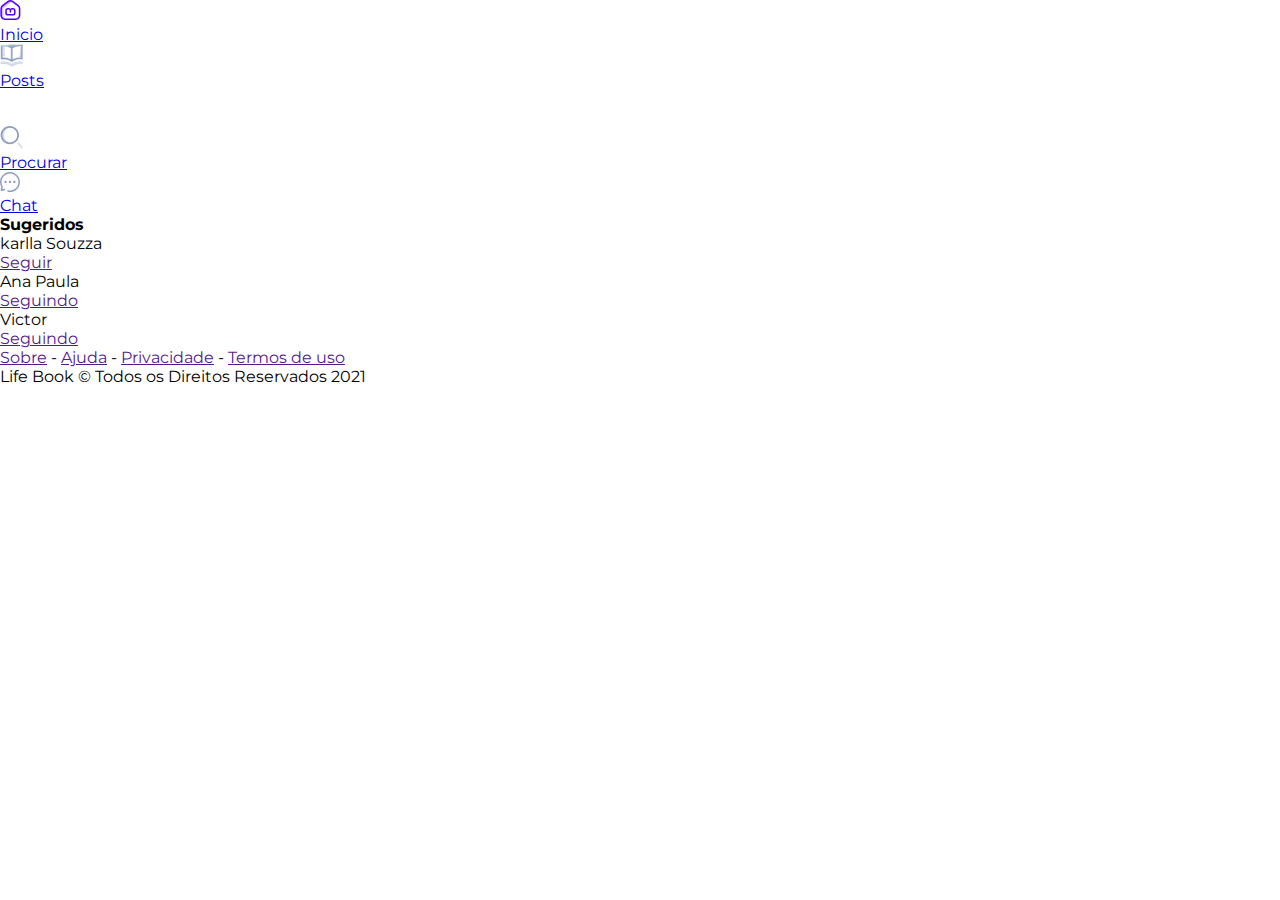
==== app/src/main/assets/index.html @ a14aa16f "Initial commit" ====
<!DOCTYPE html>
<html lang="pt-br">
  <head>
    <meta charset="UTF-8" />
    <meta http-equiv="X-UA-Compatible" content="IE=edge" />
    <meta name="viewport" content="width=device-width, initial-scale=1.0" />
    <title>Life Book</title>

    <!-- Font Google -->
    <link rel="preconnect" href="https://fonts.googleapis.com" />
    <link rel="preconnect" href="https://fonts.gstatic.com" crossorigin />
    <link
      href="https://fonts.googleapis.com/css2?family=Montserrat&display=swap"
      rel="stylesheet"
    />

    <!-- CSS -->
    <link rel="stylesheet" href="./css/Imagens.min.css" />
    <link rel="stylesheet" href="./css/Cores.min.css" />
    <link rel="stylesheet" href="./css/Index.min.css" />
    <link rel="stylesheet" href="./css/header.min.css" />
  </head>
  <body>
<!-- Header -->
<div class="lateral">
  <a href="./index.html">
    <svg width="21" height="21"  viewBox="0 0 21 21" fill="none" xmlns="http://www.w3.org/2000/svg">
      <path opacity="0.3" d="M4.71781 19.2258C2.72055 19.0526 1.15332 17.3768 1.15332 15.3346V8.7615C1.15332 7.5431 1.72184 6.39447 2.69062 5.65556L8.00312 1.60365C9.40219 0.536577 11.342 0.536577 12.741 1.60365L13.1004 1.87775C12.141 1.78306 11.154 2.04275 10.3469 2.65833L4.02879 7.47724C3.69371 7.73279 3.49707 8.13009 3.49707 8.5515V16.3893C3.49707 17.5064 3.96609 18.5138 4.71781 19.2258Z" fill="url(#paint0_linear_226_22)"/>
      <path d="M15.6846 20.0222H5.05957C2.47488 20.0222 0.37207 17.9194 0.37207 15.3347V8.76166C0.37207 7.30889 1.06172 5.91557 2.21684 5.03451L7.52934 0.982598C9.20312 -0.294004 11.541 -0.294004 13.2148 0.982598L18.5273 5.03451C19.6824 5.91553 20.3721 7.30885 20.3721 8.76166V15.3347C20.3721 17.9194 18.2693 20.0222 15.6846 20.0222ZM10.3721 1.58666C9.70336 1.58666 9.03492 1.79939 8.47691 2.22494L3.16441 6.27686C2.39434 6.86424 1.93457 7.79311 1.93457 8.76166V15.3347C1.93457 17.0579 3.33645 18.4597 5.05957 18.4597H15.6846C17.4077 18.4597 18.8096 17.0579 18.8096 15.3347V8.76166C18.8096 7.79314 18.3498 6.86424 17.5797 6.27689L12.2672 2.22498C11.7094 1.79951 11.0406 1.58666 10.3721 1.58666Z" fill="#5200FF"/>
      <path d="M13.1846 15.6078H7.59863C6.30629 15.6078 5.25488 14.5564 5.25488 13.264V10.3344C5.25488 9.04201 6.30629 7.9906 7.59863 7.9906H8.68648C9.35195 7.9906 9.95855 8.25283 10.4082 8.67943C10.8564 8.25271 11.4621 7.9906 12.1278 7.9906H13.1846C14.4769 7.9906 15.5283 9.04201 15.5283 10.3344V13.264C15.5283 14.5564 14.4769 15.6078 13.1846 15.6078ZM7.59863 9.5531C7.16785 9.5531 6.81738 9.90357 6.81738 10.3344V13.264C6.81738 13.6948 7.16785 14.0453 7.59863 14.0453H13.1846C13.6154 14.0453 13.9658 13.6948 13.9658 13.264V10.3344C13.9658 9.90357 13.6154 9.5531 13.1846 9.5531H12.1278C11.6123 9.5531 11.1928 9.97408 11.1924 10.4917V10.4937V11.9359C11.1924 12.3674 10.8426 12.7172 10.4111 12.7172C9.97965 12.7172 9.62988 12.3674 9.62988 11.9359V10.4946C9.62703 9.97537 9.20406 9.5531 8.68648 9.5531H7.59863Z" fill="#5200FF"/>
      <defs>
      <linearGradient id="paint0_linear_226_22" x1="7.12685" y1="0.803345" x2="7.12685" y2="23.9669" gradientUnits="userSpaceOnUse">
      <stop stop-color="#5200FF"/>
      <stop offset="0.526042" stop-color="#8833F4"/>
      <stop offset="1" stop-color="#C452FA"/>
      </linearGradient>
      </defs>
      </svg>
            <g clip-path="url(#clip0_226_19)">
          <path opacity="0.3"
              d="M6.71781 21.2258C4.72055 21.0526 3.15332 19.3768 3.15332 17.3346V10.7615C3.15332 9.5431 3.72184 8.39447 4.69062 7.65556L10.0031 3.60365C11.4022 2.53658 13.342 2.53658 14.741 3.60365L15.1004 3.87775C14.141 3.78306 13.154 4.04275 12.3469 4.65833L6.02879 9.47724C5.69371 9.73279 5.49707 10.1301 5.49707 10.5515V18.3893C5.49707 19.5064 5.96609 20.5138 6.71781 21.2258Z"
              fill="url(#paint0_linear_226_19)" />
          <path
              d="M17.6846 22.0222H7.05957C4.47488 22.0222 2.37207 19.9194 2.37207 17.3347V10.7617C2.37207 9.30889 3.06172 7.91557 4.21684 7.03451L9.52934 2.9826C11.2031 1.706 13.541 1.706 15.2148 2.9826L20.5273 7.03451C21.6824 7.91553 22.3721 9.30885 22.3721 10.7617V17.3347C22.3721 19.9194 20.2693 22.0222 17.6846 22.0222V22.0222ZM12.3721 3.58666C11.7034 3.58666 11.0349 3.79939 10.4769 4.22494L5.16441 8.27686C4.39434 8.86424 3.93457 9.79311 3.93457 10.7617V17.3347C3.93457 19.0579 5.33645 20.4597 7.05957 20.4597H17.6846C19.4077 20.4597 20.8096 19.0579 20.8096 17.3347V10.7617C20.8096 9.79314 20.3498 8.86424 19.5797 8.27689L14.2672 4.22498C13.7094 3.79951 13.0406 3.58666 12.3721 3.58666V3.58666Z"
              fill="#5200FF" />
          <path
              d="M15.1846 17.6078H9.59863C8.30629 17.6078 7.25488 16.5564 7.25488 15.264V12.3344C7.25488 11.042 8.30629 9.9906 9.59863 9.9906H10.6865C11.352 9.9906 11.9586 10.2528 12.4082 10.6794C12.8564 10.2527 13.4621 9.9906 14.1278 9.9906H15.1846C16.4769 9.9906 17.5283 11.042 17.5283 12.3344V15.264C17.5283 16.5564 16.4769 17.6078 15.1846 17.6078ZM9.59863 11.5531C9.16785 11.5531 8.81738 11.9036 8.81738 12.3344V15.264C8.81738 15.6948 9.16785 16.0453 9.59863 16.0453H15.1846C15.6154 16.0453 15.9658 15.6948 15.9658 15.264V12.3344C15.9658 11.9036 15.6154 11.5531 15.1846 11.5531H14.1278C13.6123 11.5531 13.1928 11.9741 13.1924 12.4917V12.4937V13.9359C13.1924 14.3674 12.8426 14.7172 12.4111 14.7172C11.9796 14.7172 11.6299 14.3674 11.6299 13.9359V12.4946C11.627 11.9754 11.2041 11.5531 10.6865 11.5531H9.59863Z"
              fill="#5200FF" />
      </g>
      <defs>
          <linearGradient id="paint0_linear_226_19" x1="9.12685" y1="2.80334" x2="9.12685" y2="25.9669"
              gradientUnits="userSpaceOnUse">
              <stop stop-color="#5200FF" />
              <stop offset="0.526042" stop-color="#8833F4" />
              <stop offset="1" stop-color="#C452FA" />
          </linearGradient>
          <clipPath id="clip0_226_19">
              <rect width="20" height="20" fill="white" transform="translate(2.37207 2.02332)" />
          </clipPath>
      </defs>
  </svg>
  <p class="Menu_texto Menu_texto_on">Inicio</p>
  </a>
      <a href="./posts.html">
        <svg width="23" height="23" viewBox="0 0 23 23" fill="none" xmlns="http://www.w3.org/2000/svg">
          <path d="M2.03857 1.92288L5.37191 1.52271C5.37191 1.52271 4.41953 3.92374 4.41953 7.12511C4.41953 10.3265 5.37191 12.3273 5.37191 12.3273H2.03857V1.92288Z" fill="#D7DDEC"/>
          <path d="M21.965 0.450092L21.9648 0.450072C21.1739 0.315539 20.3731 0.246283 19.5705 0.243022C16.8324 0.240851 14.1516 1.01624 11.8476 2.47659L11.7679 2.52709L11.6879 2.47716C9.37786 1.03594 6.69736 0.279575 3.9647 0.298065L3.96429 0.298067C3.16167 0.301315 2.36072 0.37057 1.56974 0.505114L21.965 0.450092ZM21.965 0.450092C22.1823 0.486884 22.38 0.595887 22.5255 0.758584C22.6702 0.920408 22.7546 1.1257 22.7653 1.34065L22.7653 14.548L22.7653 14.5503C22.7674 14.6897 22.7383 14.8279 22.6801 14.9551C22.6218 15.0823 22.5359 15.1954 22.4282 15.2863C22.3204 15.3773 22.1936 15.4437 22.0567 15.4809C21.9197 15.518 21.7761 15.525 21.6362 15.5011L21.6346 15.5008C20.0093 15.2417 18.3479 15.3073 16.7488 15.694C15.1524 16.08 13.6505 16.7781 12.3317 17.747L12.24 17.7999H12.1575H12.1278L12.1004 17.8112C11.9949 17.8546 11.8817 17.8769 11.7673 17.8769C11.6529 17.8769 11.5397 17.8546 11.4342 17.8112L11.4068 17.7999H11.3771H11.2946L11.2019 17.7465C9.87373 16.7984 8.3672 16.1221 6.77081 15.7571C5.17204 15.3916 3.51538 15.3457 1.89839 15.6222C1.75841 15.6461 1.61483 15.6392 1.47789 15.602C1.34096 15.5648 1.21414 15.4984 1.10641 15.4074C0.998687 15.3165 0.912723 15.2034 0.854504 15.0762C0.796288 14.949 0.767209 14.8108 0.769267 14.6714L0.769284 14.6714V14.6691V1.45816H0.7693M21.965 0.450092L0.7693 1.45816M0.7693 1.45816L0.769267 1.45595M0.7693 1.45816L0.769267 1.45595M0.769267 1.45595C0.76594 1.22994 0.844414 1.00992 0.990977 0.835542C1.13757 0.661119 1.34274 0.543768 1.56972 0.505118L0.769267 1.45595ZM21.9668 18.065L21.9648 18.0647C21.1739 17.9302 20.3729 17.8609 19.5703 17.8577C16.8323 17.8555 14.1515 18.6309 11.8476 20.0912L11.7673 20.1421L11.687 20.0912C9.38302 18.6309 6.70228 17.8555 3.96429 17.8577C3.16166 17.8609 2.3607 17.9302 1.56972 18.0647L1.56779 18.065C1.44196 18.0848 1.32141 18.1288 1.21305 18.1947C1.1047 18.2605 1.01072 18.3467 0.936444 18.4484C0.862169 18.55 0.809043 18.665 0.780032 18.7868C0.751199 18.9078 0.746733 19.0333 0.76687 19.156C0.81614 19.4015 0.961744 19.6184 1.17271 19.7591C1.38439 19.9002 1.64439 19.9529 1.89565 19.9052L1.89831 19.9047L1.89832 19.9048C3.51533 19.6283 5.17201 19.6742 6.77081 20.0397C8.36937 20.4052 9.87782 21.0828 11.2073 22.0329C11.3707 22.1477 11.5664 22.2095 11.7673 22.2095C11.9681 22.2095 12.1638 22.1477 12.3271 22.033C12.3273 22.0329 12.3274 22.0328 12.3276 22.0327L12.4139 22.1554C13.7273 21.2167 15.2177 20.547 16.7972 20.1859L21.9668 18.065ZM21.9668 18.065C22.0926 18.0848 22.2132 18.1288 22.3215 18.1947C22.4299 18.2605 22.5238 18.3467 22.5981 18.4484C22.6724 18.55 22.7255 18.665 22.7545 18.7868C22.7834 18.9079 22.7878 19.0333 22.7677 19.156L21.9668 18.065ZM10.5833 15.0665L10.8025 15.1803V14.9334V4.2765V4.19528L10.7345 4.15089C8.72704 2.84065 6.37371 2.14306 3.96786 2.14485C3.59233 2.12364 3.21588 2.12372 2.84036 2.1451L2.69888 2.15315V2.29485V13.304V13.454H2.84888H2.8511H2.85332H2.85554H2.85776H2.85998H2.8622H2.86442H2.86664H2.86886H2.87108H2.8733H2.87552H2.87773H2.87995H2.88217H2.88439H2.8866H2.88882H2.89103H2.89325H2.89547H2.89768H2.8999H2.90211H2.90433H2.90654H2.90876H2.91097H2.91318H2.9154H2.91761H2.91982H2.92204H2.92425H2.92646H2.92867H2.93089H2.9331H2.93531H2.93752H2.93973H2.94194H2.94415H2.94636H2.94857H2.95078H2.95299H2.9552H2.95741H2.95962H2.96183H2.96404H2.96624H2.96845H2.97066H2.97287H2.97508H2.97728H2.97949H2.9817H2.9839H2.98611H2.98831H2.99052H2.99273H2.99493H2.99714H2.99934H3.00154H3.00375H3.00595H3.00816H3.01036H3.01256H3.01477H3.01697H3.01917H3.02138H3.02358H3.02578H3.02798H3.03018H3.03239H3.03459H3.03679H3.03899H3.04119H3.04339H3.04559H3.04779H3.04999H3.05219H3.05439H3.05659H3.05879H3.06099H3.06319H3.06538H3.06758H3.06978H3.07198H3.07417H3.07637H3.07857H3.08077H3.08296H3.08516H3.08736H3.08955H3.09175H3.09394H3.09614H3.09833H3.10053H3.10272H3.10492H3.10711H3.10931H3.1115H3.1137H3.11589H3.11808H3.12028H3.12247H3.12466H3.12686H3.12905H3.13124H3.13343H3.13563H3.13782H3.14001H3.1422H3.14439H3.14658H3.14877H3.15096H3.15315H3.15535H3.15754H3.15973H3.16192H3.1641H3.16629H3.16848H3.17067H3.17286H3.17505H3.17724H3.17943H3.18161H3.1838H3.18599H3.18818H3.19037H3.19255H3.19474H3.19693H3.19911H3.2013H3.20349H3.20567H3.20786H3.21004H3.21223H3.21442H3.2166H3.21879H3.22097H3.22316H3.22534H3.22752H3.22971H3.23189H3.23408H3.23626H3.23844H3.24063H3.24281H3.24499H3.24718H3.24936H3.25154H3.25373H3.25591H3.25809H3.26027H3.26245H3.26464H3.26682H3.269H3.27118H3.27336H3.27554H3.27772H3.2799H3.28208H3.28426H3.28644H3.28862H3.2908H3.29298H3.29516H3.29734H3.29952H3.3017H3.30388H3.30606H3.30823H3.31041H3.31259H3.31477H3.31695H3.31913H3.3213H3.32348H3.32566H3.32783H3.33001H3.33219H3.33437H3.33654H3.33872H3.34089H3.34307H3.34525H3.34742H3.3496H3.35177H3.35395H3.35612H3.3583H3.36048H3.36265H3.36482H3.367H3.36917H3.37135H3.37352H3.3757H3.37787H3.38004H3.38222H3.38439H3.38656H3.38874H3.39091H3.39308H3.39526H3.39743H3.3996H3.40178H3.40395H3.40612H3.40829H3.41046H3.41264H3.41481H3.41698H3.41915H3.42132H3.42349H3.42566H3.42783H3.43001H3.43218H3.43435H3.43652H3.43869H3.44086H3.44303H3.4452H3.44737H3.44954H3.45171H3.45388H3.45605H3.45822H3.46038H3.46255H3.46472H3.46689H3.46906H3.47123H3.4734H3.47557H3.47773H3.4799H3.48207H3.48424H3.48641H3.48857H3.49074H3.49291H3.49508H3.49724H3.49941H3.50158H3.50374H3.50591H3.50808H3.51024H3.51241H3.51458H3.51674H3.51891H3.52108H3.52324H3.52541H3.52757H3.52974H3.5319H3.53407H3.53624H3.5384H3.54057H3.54273H3.5449H3.54706H3.54923H3.55139H3.55356H3.55572H3.55788H3.56005H3.56221H3.56438H3.56654H3.5687H3.57087H3.57303H3.5752H3.57736H3.57952H3.58169H3.58385H3.58601H3.58818H3.59034H3.5925H3.59467H3.59683H3.59899H3.60115H3.60332H3.60548H3.60764H3.6098H3.61197H3.61413H3.61629H3.61845H3.62061H3.62278H3.62494H3.6271H3.62926H3.63142H3.63358H3.63574H3.63791H3.64007H3.64223H3.64439H3.64655H3.64871H3.65087H3.65303H3.65519H3.65735H3.65951H3.66168H3.66384H3.666H3.66816H3.67032H3.67248H3.67464H3.6768H3.67896H3.68112H3.68328H3.68544H3.6876H3.68976H3.69192H3.69407H3.69623H3.69839H3.70055H3.70271H3.70487H3.70703H3.70919H3.71135H3.71351H3.71567H3.71782H3.71998H3.72214H3.7243H3.72646H3.72862H3.73078H3.73294H3.73509H3.73725H3.73941H3.74157H3.74373H3.74588H3.74804H3.7502H3.75236H3.75452H3.75667H3.75883H3.76099H3.76315H3.76531H3.76746H3.76962H3.77178H3.77394H3.77609H3.77825H3.78041H3.78257H3.78472H3.78688H3.78904H3.79119H3.79335H3.79551H3.79767H3.79982H3.80198H3.80414H3.80629H3.80845H3.81061H3.81276H3.81492H3.81708H3.81923H3.82139H3.82355H3.8257H3.82786H3.83002H3.83217H3.83433H3.83649H3.83864H3.8408H3.84296H3.84511H3.84727H3.84943H3.85158H3.85374H3.85589H3.85805H3.86021H3.86236H3.86452H3.86667H3.86883H3.87099H3.87314H3.8753H3.87745H3.87961H3.88177H3.88392H3.88608H3.88823H3.89039H3.89255H3.8947H3.89686H3.89901H3.90117H3.90333H3.90548H3.90764H3.90979H3.91195H3.9141H3.91626H3.91842H3.92057H3.92273H3.92488H3.92704H3.92919H3.93135H3.9335H3.93566H3.93782H3.93997H3.94213H3.94428H3.94644H3.94859H3.95075H3.9529H3.95506H3.95722H3.95937H3.96153H3.96368H3.96377C6.27025 13.4526 8.54227 14.0061 10.5833 15.0665ZM20.6857 13.498H20.8357V13.348V2.29485V2.15315L20.6942 2.1451C20.3187 2.12372 19.9422 2.12364 19.5667 2.14485C17.1609 2.14307 14.8075 2.84065 12.8001 4.15089L12.7321 4.19528V4.2765V14.9774V15.2244L12.9512 15.1105C14.9923 14.0501 17.2643 13.4966 19.5708 13.498H19.5709H19.573H19.5752H19.5773H19.5795H19.5817H19.5838H19.586H19.5881H19.5903H19.5924H19.5946H19.5967H19.5989H19.6011H19.6032H19.6054H19.6075H19.6097H19.6118H19.614H19.6161H19.6183H19.6205H19.6226H19.6248H19.6269H19.6291H19.6312H19.6334H19.6355H19.6377H19.6399H19.642H19.6442H19.6463H19.6485H19.6506H19.6528H19.655H19.6571H19.6593H19.6614H19.6636H19.6657H19.6679H19.67H19.6722H19.6744H19.6765H19.6787H19.6808H19.683H19.6851H19.6873H19.6894H19.6916H19.6938H19.6959H19.6981H19.7002H19.7024H19.7045H19.7067H19.7089H19.711H19.7132H19.7153H19.7175H19.7196H19.7218H19.724H19.7261H19.7283H19.7304H19.7326H19.7347H19.7369H19.7391H19.7412H19.7434H19.7455H19.7477H19.7498H19.752H19.7542H19.7563H19.7585H19.7606H19.7628H19.7649H19.7671H19.7693H19.7714H19.7736H19.7757H19.7779H19.78H19.7822H19.7844H19.7865H19.7887H19.7908H19.793H19.7952H19.7973H19.7995H19.8016H19.8038H19.8059H19.8081H19.8103H19.8124H19.8146H19.8167H19.8189H19.8211H19.8232H19.8254H19.8275H19.8297H19.8319H19.834H19.8362H19.8383H19.8405H19.8426H19.8448H19.847H19.8491H19.8513H19.8534H19.8556H19.8578H19.8599H19.8621H19.8642H19.8664H19.8686H19.8707H19.8729H19.875H19.8772H19.8794H19.8815H19.8837H19.8859H19.888H19.8902H19.8923H19.8945H19.8967H19.8988H19.901H19.9031H19.9053H19.9075H19.9096H19.9118H19.9139H19.9161H19.9183H19.9204H19.9226H19.9248H19.9269H19.9291H19.9312H19.9334H19.9356H19.9377H19.9399H19.9421H19.9442H19.9464H19.9485H19.9507H19.9529H19.955H19.9572H19.9594H19.9615H19.9637H19.9659H19.968H19.9702H19.9723H19.9745H19.9767H19.9788H19.981H19.9832H19.9853H19.9875H19.9897H19.9918H19.994H19.9962H19.9983H20.0005H20.0027H20.0048H20.007H20.0092H20.0113H20.0135H20.0157H20.0178H20.02H20.0222H20.0243H20.0265H20.0287H20.0308H20.033H20.0352H20.0373H20.0395H20.0417H20.0438H20.046H20.0482H20.0503H20.0525H20.0547H20.0568H20.059H20.0612H20.0633H20.0655H20.0677H20.0698H20.072H20.0742H20.0763H20.0785H20.0807H20.0829H20.085H20.0872H20.0894H20.0915H20.0937H20.0959H20.098H20.1002H20.1024H20.1046H20.1067H20.1089H20.1111H20.1132H20.1154H20.1176H20.1198H20.1219H20.1241H20.1263H20.1284H20.1306H20.1328H20.135H20.1371H20.1393H20.1415H20.1437H20.1458H20.148H20.1502H20.1523H20.1545H20.1567H20.1589H20.161H20.1632H20.1654H20.1676H20.1697H20.1719H20.1741H20.1763H20.1784H20.1806H20.1828H20.185H20.1871H20.1893H20.1915H20.1937H20.1958H20.198H20.2002H20.2024H20.2045H20.2067H20.2089H20.2111H20.2133H20.2154H20.2176H20.2198H20.222H20.2241H20.2263H20.2285H20.2307H20.2329H20.235H20.2372H20.2394H20.2416H20.2438H20.2459H20.2481H20.2503H20.2525H20.2547H20.2568H20.259H20.2612H20.2634H20.2656H20.2677H20.2699H20.2721H20.2743H20.2765H20.2787H20.2808H20.283H20.2852H20.2874H20.2896H20.2918H20.2939H20.2961H20.2983H20.3005H20.3027H20.3049H20.307H20.3092H20.3114H20.3136H20.3158H20.318H20.3201H20.3223H20.3245H20.3267H20.3289H20.3311H20.3333H20.3354H20.3376H20.3398H20.342H20.3442H20.3464H20.3486H20.3508H20.3529H20.3551H20.3573H20.3595H20.3617H20.3639H20.3661H20.3683H20.3705H20.3726H20.3748H20.377H20.3792H20.3814H20.3836H20.3858H20.388H20.3902H20.3924H20.3946H20.3967H20.3989H20.4011H20.4033H20.4055H20.4077H20.4099H20.4121H20.4143H20.4165H20.4187H20.4209H20.4231H20.4253H20.4274H20.4296H20.4318H20.434H20.4362H20.4384H20.4406H20.4428H20.445H20.4472H20.4494H20.4516H20.4538H20.456H20.4582H20.4604H20.4626H20.4648H20.467H20.4692H20.4714H20.4736H20.4758H20.478H20.4802H20.4824H20.4846H20.4868H20.489H20.4912H20.4934H20.4956H20.4978H20.5H20.5022H20.5044H20.5066H20.5088H20.511H20.5132H20.5154H20.5176H20.5198H20.522H20.5242H20.5264H20.5286H20.5308H20.533H20.5352H20.5374H20.5396H20.5418H20.544H20.5462H20.5485H20.5507H20.5529H20.5551H20.5573H20.5595H20.5617H20.5639H20.5661H20.5683H20.5705H20.5727H20.5749H20.5772H20.5794H20.5816H20.5838H20.586H20.5882H20.5904H20.5926H20.5948H20.597H20.5993H20.6015H20.6037H20.6059H20.6081H20.6103H20.6125H20.6147H20.617H20.6192H20.6214H20.6236H20.6258H20.628H20.6302H20.6325H20.6347H20.6369H20.6391H20.6413H20.6435H20.6457H20.648H20.6502H20.6524H20.6546H20.6568H20.659H20.6613H20.6635H20.6657H20.6679H20.6701H20.6724H20.6746H20.6768H20.679H20.6812H20.6835H20.6857ZM20.5357 13.348H19.5709L20.6857 2.29485V13.198V13.348H20.5357Z" fill="#8D9DC4" stroke="white" stroke-width="0.3"/>
          <path d="M21.9646 18.0798L21.9646 18.0798L21.9665 18.0801C22.0922 18.1 22.2126 18.1445 22.3209 18.2109C22.4293 18.2774 22.5233 18.3645 22.5977 18.4673C22.6721 18.5701 22.7254 18.6865 22.7545 18.8099C22.7834 18.9325 22.7879 19.0596 22.7677 19.1839C22.7182 19.4327 22.5723 19.652 22.3613 19.7941C22.1497 19.9366 21.89 19.9897 21.6392 19.9416L21.6365 19.9411C20.0193 19.6619 18.3624 19.7082 16.7634 20.0774C15.1647 20.4466 13.6561 21.1311 12.3265 22.0906C12.1632 22.2064 11.9678 22.2687 11.7673 22.2687C11.5668 22.2687 11.3713 22.2064 11.208 22.0906C9.87848 21.1311 8.36991 20.4466 6.77113 20.0774C5.17216 19.7082 3.51527 19.6619 1.89808 19.9411L1.89807 19.9411L1.89538 19.9416C1.64455 19.9897 1.38488 19.9366 1.17328 19.7941C0.962325 19.652 0.816335 19.4327 0.766916 19.1839C0.746707 19.0596 0.751186 18.9325 0.780108 18.8099C0.809205 18.6865 0.86247 18.5701 0.936859 18.4673C1.01125 18.3645 1.1053 18.2774 1.21362 18.2109C1.32193 18.1445 1.44237 18.1 1.56802 18.0801L1.56802 18.0801L1.56996 18.0798C2.36079 17.9439 3.16159 17.874 3.96405 17.8707C6.70181 17.8685 9.38244 18.6515 11.6864 20.1263L11.7673 20.1781L11.8482 20.1263C14.1521 18.6515 16.8328 17.8685 19.5705 17.8707C20.373 17.874 21.1738 17.9439 21.9646 18.0798Z" fill="#D7DDEC" stroke="#D7DDEC" stroke-width="0.3"/>
          </svg>
          
  <p class="Menu_texto">Posts</p>
  </a>
      <div class="menu_index">

          <figure>
            <svg width="30" height="31" viewBox="0 0 30 31" fill="none" xmlns="http://www.w3.org/2000/svg">
              <path d="M28.4821 14.243H16.0361V1.797C16.0361 1.16053 15.5201 0.644592 14.8836 0.644592C14.2472 0.644592 13.7312 1.16053 13.7312 1.797V14.243H1.28522C0.648746 14.243 0.132812 14.7589 0.132812 15.3954C0.132812 16.0319 0.648746 16.5478 1.28522 16.5478H13.7312V28.9938C13.7312 29.6303 14.2472 30.1463 14.8836 30.1463C15.5201 30.1463 16.0361 29.6303 16.0361 28.9938V16.5478H28.4821C29.1185 16.5478 29.6345 16.0319 29.6345 15.3954C29.6345 14.7589 29.1185 14.243 28.4821 14.243Z" fill="white"/>
              <path d="M28.4821 14.243H16.0361V1.797C16.0361 1.16053 15.5201 0.644592 14.8836 0.644592C14.2472 0.644592 13.7312 1.16053 13.7312 1.797V14.243H1.28522C0.648746 14.243 0.132812 14.7589 0.132812 15.3954C0.132812 16.0319 0.648746 16.5478 1.28522 16.5478H13.7312V28.9938C13.7312 29.6303 14.2472 30.1463 14.8836 30.1463C15.5201 30.1463 16.0361 29.6303 16.0361 28.9938V16.5478H28.4821C29.1185 16.5478 29.6345 16.0319 29.6345 15.3954C29.6345 14.7589 29.1185 14.243 28.4821 14.243Z"/>
              </svg>
              
              
          </figure>
      </div>
              <a href="./seach.html">
                <svg width="23" height="24" viewBox="0 0 23 24" fill="none" xmlns="http://www.w3.org/2000/svg">
                  <path d="M4.14127 10.1237C4.14127 5.95712 7.20564 2.5057 11.2053 1.89697C10.7929 1.83418 10.3706 1.80164 9.94072 1.80164C5.34101 1.80164 1.61218 5.52759 1.61218 10.1238C1.61218 14.7199 5.34101 18.4459 9.94072 18.4459C10.3706 18.4459 10.7929 18.4133 11.2053 18.3505C7.20569 17.7417 4.14127 14.2903 4.14127 10.1237Z" fill="#D7DDEC"/>
                  <path d="M9.80512 19.3173C4.73187 19.3173 0.604492 15.1931 0.604492 10.1238C0.604492 5.05443 4.73187 0.930237 9.80512 0.930237C14.8784 0.930237 19.0058 5.05443 19.0058 10.1238C19.0058 15.1931 14.8784 19.3173 9.80512 19.3173ZM9.80512 2.67309C5.69362 2.67309 2.34869 6.01544 2.34869 10.1238C2.34869 14.2321 5.69362 17.5745 9.80512 17.5745C13.9166 17.5745 17.2616 14.2321 17.2616 10.1238C17.2616 6.01544 13.9166 2.67309 9.80512 2.67309Z" fill="#8D9DC4"/>
                  <path d="M22.0582 23.2561C21.835 23.2561 21.6118 23.171 21.4415 23.0009L17.5389 19.1013C17.1983 18.7609 17.1983 18.2091 17.5389 17.8688C17.8795 17.5285 18.4317 17.5285 18.7722 17.8688L22.6749 21.7685C23.0154 22.1088 23.0154 22.6606 22.6749 23.0009C22.5046 23.171 22.2814 23.2561 22.0582 23.2561Z" fill="#D7DDEC"/>
                  </svg>
                  
              <p class="Menu_texto">Procurar</p>
              </a>
                  <a href="./chat.html">
                    <svg width="20" height="20" viewBox="0 0 20 20" fill="none" xmlns="http://www.w3.org/2000/svg">
                      <path fill-rule="evenodd" clip-rule="evenodd" d="M10.0067 0C11.6245 0 13.2361 0.399066 14.668 1.15403C19.5432 3.72638 21.4181 9.78549 18.8475 14.6624C17.0942 17.9879 13.642 20 9.9953 20C9.28286 20 8.56337 19.9234 7.84741 19.7648C7.44407 19.6749 7.18957 19.275 7.27851 18.8715C7.36746 18.468 7.76639 18.2152 8.17237 18.3024C11.8966 19.1305 15.7415 17.3431 17.523 13.9638C19.7088 9.81809 18.1148 4.66546 13.9696 2.47897C12.7526 1.83676 11.3823 1.4976 10.0059 1.4976H9.99618C5.31028 1.4976 1.4971 5.31119 1.4971 9.99868C1.49534 11.3641 1.82822 12.7234 2.45964 13.9312L2.65162 14.3065C2.88675 14.747 2.93871 15.294 2.78636 15.7891C2.57588 16.3441 2.40064 16.8841 2.25621 17.4215C2.81806 17.2523 3.50408 17.003 3.99988 16.8224L4.20331 16.7493C4.58815 16.6057 5.02055 16.8092 5.16145 17.1986C5.30235 17.5871 5.10069 18.017 4.71232 18.1571L4.51154 18.2302L4.47736 18.2426L4.47733 18.2426C3.73908 18.5101 2.74506 18.8703 2.0704 19.0213C2.01227 19.0336 1.94975 19.0415 1.89251 19.0398C1.43281 19.0398 1.15277 18.8539 0.998654 18.6971C0.761761 18.4566 0.649039 18.1192 0.662249 17.6946C0.66401 17.6461 0.670175 17.5959 0.681623 17.5475C0.859513 16.7899 1.09112 16.034 1.37117 15.3019C1.39142 15.2306 1.37909 15.1011 1.32185 14.9927L1.12899 14.6183C0.39013 13.2035 -0.00175537 11.6029 5.91087e-06 9.9978C5.91087e-06 4.48487 4.48424 0 9.9953 0H10.0067ZM4.40348 9.99912C4.40348 9.34282 4.93627 8.80985 5.59235 8.80985C6.24843 8.80985 6.78122 9.34282 6.78122 9.99912C6.78122 10.6545 6.24843 11.1875 5.59235 11.1875C4.93627 11.1875 4.40348 10.6545 4.40348 9.99912ZM11.1845 9.99877C11.1845 9.34335 10.6517 8.8095 9.99565 8.8095C9.33957 8.8095 8.80678 9.34335 8.80678 9.99877C8.80678 10.6542 9.33957 11.188 9.99565 11.188C10.6517 11.188 11.1845 10.6542 11.1845 9.99877ZM14.3989 8.8095C15.0549 8.8095 15.5877 9.34335 15.5877 9.99877C15.5877 10.6542 15.0549 11.188 14.3989 11.188C13.7428 11.188 13.21 10.6542 13.21 9.99877C13.21 9.34335 13.7428 8.8095 14.3989 8.8095Z" fill="#8D9DC4"/>
                      </svg>
                      
                  <p class="Menu_texto">Chat</p>
                      </a>

</div>

    <aside>
      <strong>Sugeridos</strong>
      <div id="recommendations">
      <!-- Cards Recomendations -->
      </div>
    </aside>

    <footer>
      <p><a href="">Sobre</a> - <a href="">Ajuda</a>  - <a href="">Privacidade</a>  - <a href="">Termos de uso</a></p>
      <p>Life Book © Todos os Direitos Reservados 2021</p>
    </footer>
    <script src="./js/Recommendations.js"></script>
    <script src="./js/imagesToProfile.js"></script>
  </body>
</html>
---- app/src/main/assets/css/Imagens.min.css ----
.image_a{background:url(../img/I_users/Dog1.png)}.image_b{background:url(../img/I_users/Bison.png)}.image_c{background:url(../img/I_users/Dog3.png)}.image_d{background:url(../img/I_users/Dog4.png)}.image_e{background:url(../img/I_users/Dog5.png)}.image_f{background:url(../img/I_users/Ant.png)}.image_g{background:url(../img/I_users/Bear.png)}.image_h{background:url(../img/I_users/Dog2.png)}.image_i{background:url(../img/I_users/Buffalo.png)}.image_j{background:url(../img/I_users/Cat1.png)}.image_k{background:url(../img/I_users/Cat2.png)}.image_l{background:url(../img/I_users/Cat3.png)}.image_m{background:url(../img/I_users/Cat4.png)}.image_n{background:url(../img/I_users/Cat5.png)}.image_o{background:url(../img/I_users/Dog5.png)}.image_p{background:url(../img/I_users/Duck.png)}.image_q{background:url(../img/I_users/Eagle.png)}.image_r{background:url(../img/I_users/Elephant.png)}.image_s{background:url(../img/I_users/Fox.png)}.image_t{background:url(../img/I_users/Giraffe.png)}.image_u{background:url(../img/I_users/Snake.png)}.image_v{background:url(../img/I_users/Moose.png)}.image_w{background:url(../img/I_users/Squirrel.png)}.image_x{background:url(../img/I_users/Tiger.png)}.image_y{background:url(../img/I_users/Wolf.png)}.image_z{background:url(../img/I_users/Zebra.png)}.image_special{background:url(../img/I_users/Otter.png)}.image_a,.image_b,.image_c,.image_d,.image_e,.image_f,.image_g,.image_h,.image_i,.image_j,.image_k,.image_l,.image_m,.image_n,.image_o,.image_p,.image_q,.image_r,.image_s,.image_t,.image_u,.image_v,.image_w,.image_x,.image_y,.image_z,.image_special{background-repeat:no-repeat;background-size:contain}
---- app/src/main/assets/css/Cores.min.css ----
*,*::before,*::after{margin:0;padding:0;box-sizing:border-box}html,body{width:100%;height:100%;font-family:"Montserrat";--second:#5200ff;--primary:#fff;--third:#02023b;--background:#10002B;--gradient:linear-gradient(180deg, #5200FF 0%, #8833F4 66.14%, #C452FA 125.74%);--shadow:0px 24px 76px 0px rgba(81,0,255,0.529)}.second{fill:var(--second)}.primary{fill:var(--primary)}
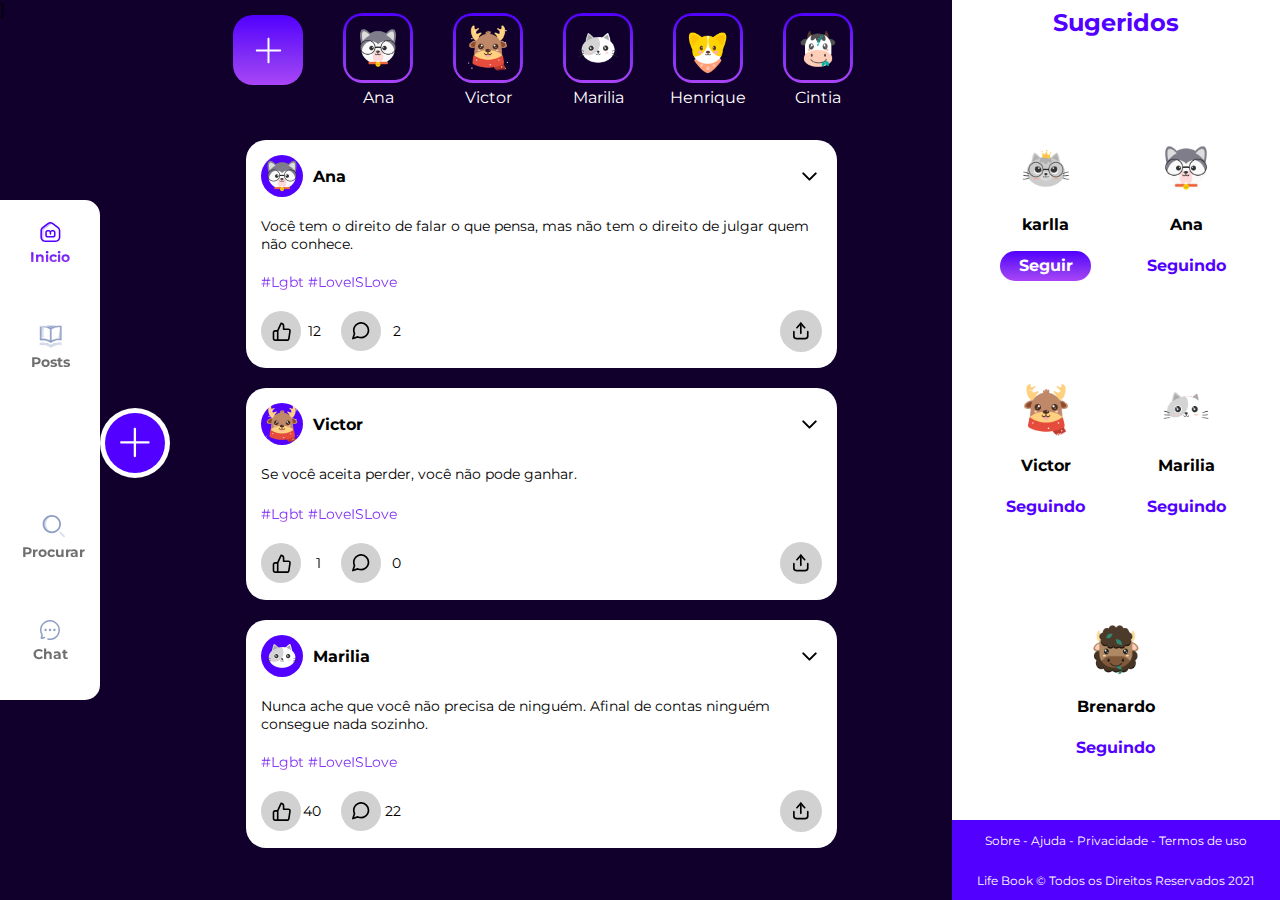
==== commit 3e6fb452: "Connecting the app in DB SqLite" ====
--- a/app/src/main/assets/index.html
+++ b/app/src/main/assets/index.html
@@ -17,101 +17,229 @@
     <!-- CSS -->
     <link rel="stylesheet" href="./css/Imagens.min.css" />
     <link rel="stylesheet" href="./css/Cores.min.css" />
-    <link rel="stylesheet" href="./css/Index.min.css" />
-    <link rel="stylesheet" href="./css/header.min.css" />
+    <link rel="stylesheet" href="./css/index.min.css" />
+    <link rel="stylesheet" href="./css/Header.min.css" />
+    <link rel="stylesheet" href="./css/Posts.min.css" />
+    <link rel="stylesheet" href="./css/Media.min.css" />
+    ]
+
+
   </head>
   <body>
-<!-- Header -->
-<div class="lateral">
-  <a href="./index.html">
-    <svg width="21" height="21"  viewBox="0 0 21 21" fill="none" xmlns="http://www.w3.org/2000/svg">
-      <path opacity="0.3" d="M4.71781 19.2258C2.72055 19.0526 1.15332 17.3768 1.15332 15.3346V8.7615C1.15332 7.5431 1.72184 6.39447 2.69062 5.65556L8.00312 1.60365C9.40219 0.536577 11.342 0.536577 12.741 1.60365L13.1004 1.87775C12.141 1.78306 11.154 2.04275 10.3469 2.65833L4.02879 7.47724C3.69371 7.73279 3.49707 8.13009 3.49707 8.5515V16.3893C3.49707 17.5064 3.96609 18.5138 4.71781 19.2258Z" fill="url(#paint0_linear_226_22)"/>
-      <path d="M15.6846 20.0222H5.05957C2.47488 20.0222 0.37207 17.9194 0.37207 15.3347V8.76166C0.37207 7.30889 1.06172 5.91557 2.21684 5.03451L7.52934 0.982598C9.20312 -0.294004 11.541 -0.294004 13.2148 0.982598L18.5273 5.03451C19.6824 5.91553 20.3721 7.30885 20.3721 8.76166V15.3347C20.3721 17.9194 18.2693 20.0222 15.6846 20.0222ZM10.3721 1.58666C9.70336 1.58666 9.03492 1.79939 8.47691 2.22494L3.16441 6.27686C2.39434 6.86424 1.93457 7.79311 1.93457 8.76166V15.3347C1.93457 17.0579 3.33645 18.4597 5.05957 18.4597H15.6846C17.4077 18.4597 18.8096 17.0579 18.8096 15.3347V8.76166C18.8096 7.79314 18.3498 6.86424 17.5797 6.27689L12.2672 2.22498C11.7094 1.79951 11.0406 1.58666 10.3721 1.58666Z" fill="#5200FF"/>
-      <path d="M13.1846 15.6078H7.59863C6.30629 15.6078 5.25488 14.5564 5.25488 13.264V10.3344C5.25488 9.04201 6.30629 7.9906 7.59863 7.9906H8.68648C9.35195 7.9906 9.95855 8.25283 10.4082 8.67943C10.8564 8.25271 11.4621 7.9906 12.1278 7.9906H13.1846C14.4769 7.9906 15.5283 9.04201 15.5283 10.3344V13.264C15.5283 14.5564 14.4769 15.6078 13.1846 15.6078ZM7.59863 9.5531C7.16785 9.5531 6.81738 9.90357 6.81738 10.3344V13.264C6.81738 13.6948 7.16785 14.0453 7.59863 14.0453H13.1846C13.6154 14.0453 13.9658 13.6948 13.9658 13.264V10.3344C13.9658 9.90357 13.6154 9.5531 13.1846 9.5531H12.1278C11.6123 9.5531 11.1928 9.97408 11.1924 10.4917V10.4937V11.9359C11.1924 12.3674 10.8426 12.7172 10.4111 12.7172C9.97965 12.7172 9.62988 12.3674 9.62988 11.9359V10.4946C9.62703 9.97537 9.20406 9.5531 8.68648 9.5531H7.59863Z" fill="#5200FF"/>
-      <defs>
-      <linearGradient id="paint0_linear_226_22" x1="7.12685" y1="0.803345" x2="7.12685" y2="23.9669" gradientUnits="userSpaceOnUse">
-      <stop stop-color="#5200FF"/>
-      <stop offset="0.526042" stop-color="#8833F4"/>
-      <stop offset="1" stop-color="#C452FA"/>
-      </linearGradient>
-      </defs>
-      </svg>
-            <g clip-path="url(#clip0_226_19)">
-          <path opacity="0.3"
-              d="M6.71781 21.2258C4.72055 21.0526 3.15332 19.3768 3.15332 17.3346V10.7615C3.15332 9.5431 3.72184 8.39447 4.69062 7.65556L10.0031 3.60365C11.4022 2.53658 13.342 2.53658 14.741 3.60365L15.1004 3.87775C14.141 3.78306 13.154 4.04275 12.3469 4.65833L6.02879 9.47724C5.69371 9.73279 5.49707 10.1301 5.49707 10.5515V18.3893C5.49707 19.5064 5.96609 20.5138 6.71781 21.2258Z"
-              fill="url(#paint0_linear_226_19)" />
-          <path
-              d="M17.6846 22.0222H7.05957C4.47488 22.0222 2.37207 19.9194 2.37207 17.3347V10.7617C2.37207 9.30889 3.06172 7.91557 4.21684 7.03451L9.52934 2.9826C11.2031 1.706 13.541 1.706 15.2148 2.9826L20.5273 7.03451C21.6824 7.91553 22.3721 9.30885 22.3721 10.7617V17.3347C22.3721 19.9194 20.2693 22.0222 17.6846 22.0222V22.0222ZM12.3721 3.58666C11.7034 3.58666 11.0349 3.79939 10.4769 4.22494L5.16441 8.27686C4.39434 8.86424 3.93457 9.79311 3.93457 10.7617V17.3347C3.93457 19.0579 5.33645 20.4597 7.05957 20.4597H17.6846C19.4077 20.4597 20.8096 19.0579 20.8096 17.3347V10.7617C20.8096 9.79314 20.3498 8.86424 19.5797 8.27689L14.2672 4.22498C13.7094 3.79951 13.0406 3.58666 12.3721 3.58666V3.58666Z"
-              fill="#5200FF" />
-          <path
-              d="M15.1846 17.6078H9.59863C8.30629 17.6078 7.25488 16.5564 7.25488 15.264V12.3344C7.25488 11.042 8.30629 9.9906 9.59863 9.9906H10.6865C11.352 9.9906 11.9586 10.2528 12.4082 10.6794C12.8564 10.2527 13.4621 9.9906 14.1278 9.9906H15.1846C16.4769 9.9906 17.5283 11.042 17.5283 12.3344V15.264C17.5283 16.5564 16.4769 17.6078 15.1846 17.6078ZM9.59863 11.5531C9.16785 11.5531 8.81738 11.9036 8.81738 12.3344V15.264C8.81738 15.6948 9.16785 16.0453 9.59863 16.0453H15.1846C15.6154 16.0453 15.9658 15.6948 15.9658 15.264V12.3344C15.9658 11.9036 15.6154 11.5531 15.1846 11.5531H14.1278C13.6123 11.5531 13.1928 11.9741 13.1924 12.4917V12.4937V13.9359C13.1924 14.3674 12.8426 14.7172 12.4111 14.7172C11.9796 14.7172 11.6299 14.3674 11.6299 13.9359V12.4946C11.627 11.9754 11.2041 11.5531 10.6865 11.5531H9.59863Z"
-              fill="#5200FF" />
-      </g>
-      <defs>
-          <linearGradient id="paint0_linear_226_19" x1="9.12685" y1="2.80334" x2="9.12685" y2="25.9669"
-              gradientUnits="userSpaceOnUse">
+    <input type="checkbox" id="open_form" />
+
+    <!-- Nav -->
+    <div class="lateral">
+      <a href="./index.html">
+        <svg
+          width="21"
+          height="21"
+          viewBox="0 0 21 21"
+          fill="none"
+          xmlns="http://www.w3.org/2000/svg"
+        >
+          <path
+            opacity="0.3"
+            d="M4.71781 19.2258C2.72055 19.0526 1.15332 17.3768 1.15332 15.3346V8.7615C1.15332 7.5431 1.72184 6.39447 2.69062 5.65556L8.00312 1.60365C9.40219 0.536577 11.342 0.536577 12.741 1.60365L13.1004 1.87775C12.141 1.78306 11.154 2.04275 10.3469 2.65833L4.02879 7.47724C3.69371 7.73279 3.49707 8.13009 3.49707 8.5515V16.3893C3.49707 17.5064 3.96609 18.5138 4.71781 19.2258Z"
+            fill="url(#paint0_linear_226_22)"
+          />
+          <path
+            d="M15.6846 20.0222H5.05957C2.47488 20.0222 0.37207 17.9194 0.37207 15.3347V8.76166C0.37207 7.30889 1.06172 5.91557 2.21684 5.03451L7.52934 0.982598C9.20312 -0.294004 11.541 -0.294004 13.2148 0.982598L18.5273 5.03451C19.6824 5.91553 20.3721 7.30885 20.3721 8.76166V15.3347C20.3721 17.9194 18.2693 20.0222 15.6846 20.0222ZM10.3721 1.58666C9.70336 1.58666 9.03492 1.79939 8.47691 2.22494L3.16441 6.27686C2.39434 6.86424 1.93457 7.79311 1.93457 8.76166V15.3347C1.93457 17.0579 3.33645 18.4597 5.05957 18.4597H15.6846C17.4077 18.4597 18.8096 17.0579 18.8096 15.3347V8.76166C18.8096 7.79314 18.3498 6.86424 17.5797 6.27689L12.2672 2.22498C11.7094 1.79951 11.0406 1.58666 10.3721 1.58666Z"
+            fill="#5200FF"
+          />
+          <path
+            d="M13.1846 15.6078H7.59863C6.30629 15.6078 5.25488 14.5564 5.25488 13.264V10.3344C5.25488 9.04201 6.30629 7.9906 7.59863 7.9906H8.68648C9.35195 7.9906 9.95855 8.25283 10.4082 8.67943C10.8564 8.25271 11.4621 7.9906 12.1278 7.9906H13.1846C14.4769 7.9906 15.5283 9.04201 15.5283 10.3344V13.264C15.5283 14.5564 14.4769 15.6078 13.1846 15.6078ZM7.59863 9.5531C7.16785 9.5531 6.81738 9.90357 6.81738 10.3344V13.264C6.81738 13.6948 7.16785 14.0453 7.59863 14.0453H13.1846C13.6154 14.0453 13.9658 13.6948 13.9658 13.264V10.3344C13.9658 9.90357 13.6154 9.5531 13.1846 9.5531H12.1278C11.6123 9.5531 11.1928 9.97408 11.1924 10.4917V10.4937V11.9359C11.1924 12.3674 10.8426 12.7172 10.4111 12.7172C9.97965 12.7172 9.62988 12.3674 9.62988 11.9359V10.4946C9.62703 9.97537 9.20406 9.5531 8.68648 9.5531H7.59863Z"
+            fill="#5200FF"
+          />
+          <defs>
+            <linearGradient
+              id="paint0_linear_226_22"
+              x1="7.12685"
+              y1="0.803345"
+              x2="7.12685"
+              y2="23.9669"
+              gradientUnits="userSpaceOnUse"
+            >
               <stop stop-color="#5200FF" />
               <stop offset="0.526042" stop-color="#8833F4" />
               <stop offset="1" stop-color="#C452FA" />
-          </linearGradient>
-          <clipPath id="clip0_226_19">
-              <rect width="20" height="20" fill="white" transform="translate(2.37207 2.02332)" />
-          </clipPath>
-      </defs>
-  </svg>
-  <p class="Menu_texto Menu_texto_on">Inicio</p>
-  </a>
+            </linearGradient>
+          </defs>
+        </svg>
+        <p class="Menu_texto Menu_texto_on">Inicio</p>
+      </a>
       <a href="./posts.html">
-        <svg width="23" height="23" viewBox="0 0 23 23" fill="none" xmlns="http://www.w3.org/2000/svg">
-          <path d="M2.03857 1.92288L5.37191 1.52271C5.37191 1.52271 4.41953 3.92374 4.41953 7.12511C4.41953 10.3265 5.37191 12.3273 5.37191 12.3273H2.03857V1.92288Z" fill="#D7DDEC"/>
-          <path d="M21.965 0.450092L21.9648 0.450072C21.1739 0.315539 20.3731 0.246283 19.5705 0.243022C16.8324 0.240851 14.1516 1.01624 11.8476 2.47659L11.7679 2.52709L11.6879 2.47716C9.37786 1.03594 6.69736 0.279575 3.9647 0.298065L3.96429 0.298067C3.16167 0.301315 2.36072 0.37057 1.56974 0.505114L21.965 0.450092ZM21.965 0.450092C22.1823 0.486884 22.38 0.595887 22.5255 0.758584C22.6702 0.920408 22.7546 1.1257 22.7653 1.34065L22.7653 14.548L22.7653 14.5503C22.7674 14.6897 22.7383 14.8279 22.6801 14.9551C22.6218 15.0823 22.5359 15.1954 22.4282 15.2863C22.3204 15.3773 22.1936 15.4437 22.0567 15.4809C21.9197 15.518 21.7761 15.525 21.6362 15.5011L21.6346 15.5008C20.0093 15.2417 18.3479 15.3073 16.7488 15.694C15.1524 16.08 13.6505 16.7781 12.3317 17.747L12.24 17.7999H12.1575H12.1278L12.1004 17.8112C11.9949 17.8546 11.8817 17.8769 11.7673 17.8769C11.6529 17.8769 11.5397 17.8546 11.4342 17.8112L11.4068 17.7999H11.3771H11.2946L11.2019 17.7465C9.87373 16.7984 8.3672 16.1221 6.77081 15.7571C5.17204 15.3916 3.51538 15.3457 1.89839 15.6222C1.75841 15.6461 1.61483 15.6392 1.47789 15.602C1.34096 15.5648 1.21414 15.4984 1.10641 15.4074C0.998687 15.3165 0.912723 15.2034 0.854504 15.0762C0.796288 14.949 0.767209 14.8108 0.769267 14.6714L0.769284 14.6714V14.6691V1.45816H0.7693M21.965 0.450092L0.7693 1.45816M0.7693 1.45816L0.769267 1.45595M0.7693 1.45816L0.769267 1.45595M0.769267 1.45595C0.76594 1.22994 0.844414 1.00992 0.990977 0.835542C1.13757 0.661119 1.34274 0.543768 1.56972 0.505118L0.769267 1.45595ZM21.9668 18.065L21.9648 18.0647C21.1739 17.9302 20.3729 17.8609 19.5703 17.8577C16.8323 17.8555 14.1515 18.6309 11.8476 20.0912L11.7673 20.1421L11.687 20.0912C9.38302 18.6309 6.70228 17.8555 3.96429 17.8577C3.16166 17.8609 2.3607 17.9302 1.56972 18.0647L1.56779 18.065C1.44196 18.0848 1.32141 18.1288 1.21305 18.1947C1.1047 18.2605 1.01072 18.3467 0.936444 18.4484C0.862169 18.55 0.809043 18.665 0.780032 18.7868C0.751199 18.9078 0.746733 19.0333 0.76687 19.156C0.81614 19.4015 0.961744 19.6184 1.17271 19.7591C1.38439 19.9002 1.64439 19.9529 1.89565 19.9052L1.89831 19.9047L1.89832 19.9048C3.51533 19.6283 5.17201 19.6742 6.77081 20.0397C8.36937 20.4052 9.87782 21.0828 11.2073 22.0329C11.3707 22.1477 11.5664 22.2095 11.7673 22.2095C11.9681 22.2095 12.1638 22.1477 12.3271 22.033C12.3273 22.0329 12.3274 22.0328 12.3276 22.0327L12.4139 22.1554C13.7273 21.2167 15.2177 20.547 16.7972 20.1859L21.9668 18.065ZM21.9668 18.065C22.0926 18.0848 22.2132 18.1288 22.3215 18.1947C22.4299 18.2605 22.5238 18.3467 22.5981 18.4484C22.6724 18.55 22.7255 18.665 22.7545 18.7868C22.7834 18.9079 22.7878 19.0333 22.7677 19.156L21.9668 18.065ZM10.5833 15.0665L10.8025 15.1803V14.9334V4.2765V4.19528L10.7345 4.15089C8.72704 2.84065 6.37371 2.14306 3.96786 2.14485C3.59233 2.12364 3.21588 2.12372 2.84036 2.1451L2.69888 2.15315V2.29485V13.304V13.454H2.84888H2.8511H2.85332H2.85554H2.85776H2.85998H2.8622H2.86442H2.86664H2.86886H2.87108H2.8733H2.87552H2.87773H2.87995H2.88217H2.88439H2.8866H2.88882H2.89103H2.89325H2.89547H2.89768H2.8999H2.90211H2.90433H2.90654H2.90876H2.91097H2.91318H2.9154H2.91761H2.91982H2.92204H2.92425H2.92646H2.92867H2.93089H2.9331H2.93531H2.93752H2.93973H2.94194H2.94415H2.94636H2.94857H2.95078H2.95299H2.9552H2.95741H2.95962H2.96183H2.96404H2.96624H2.96845H2.97066H2.97287H2.97508H2.97728H2.97949H2.9817H2.9839H2.98611H2.98831H2.99052H2.99273H2.99493H2.99714H2.99934H3.00154H3.00375H3.00595H3.00816H3.01036H3.01256H3.01477H3.01697H3.01917H3.02138H3.02358H3.02578H3.02798H3.03018H3.03239H3.03459H3.03679H3.03899H3.04119H3.04339H3.04559H3.04779H3.04999H3.05219H3.05439H3.05659H3.05879H3.06099H3.06319H3.06538H3.06758H3.06978H3.07198H3.07417H3.07637H3.07857H3.08077H3.08296H3.08516H3.08736H3.08955H3.09175H3.09394H3.09614H3.09833H3.10053H3.10272H3.10492H3.10711H3.10931H3.1115H3.1137H3.11589H3.11808H3.12028H3.12247H3.12466H3.12686H3.12905H3.13124H3.13343H3.13563H3.13782H3.14001H3.1422H3.14439H3.14658H3.14877H3.15096H3.15315H3.15535H3.15754H3.15973H3.16192H3.1641H3.16629H3.16848H3.17067H3.17286H3.17505H3.17724H3.17943H3.18161H3.1838H3.18599H3.18818H3.19037H3.19255H3.19474H3.19693H3.19911H3.2013H3.20349H3.20567H3.20786H3.21004H3.21223H3.21442H3.2166H3.21879H3.22097H3.22316H3.22534H3.22752H3.22971H3.23189H3.23408H3.23626H3.23844H3.24063H3.24281H3.24499H3.24718H3.24936H3.25154H3.25373H3.25591H3.25809H3.26027H3.26245H3.26464H3.26682H3.269H3.27118H3.27336H3.27554H3.27772H3.2799H3.28208H3.28426H3.28644H3.28862H3.2908H3.29298H3.29516H3.29734H3.29952H3.3017H3.30388H3.30606H3.30823H3.31041H3.31259H3.31477H3.31695H3.31913H3.3213H3.32348H3.32566H3.32783H3.33001H3.33219H3.33437H3.33654H3.33872H3.34089H3.34307H3.34525H3.34742H3.3496H3.35177H3.35395H3.35612H3.3583H3.36048H3.36265H3.36482H3.367H3.36917H3.37135H3.37352H3.3757H3.37787H3.38004H3.38222H3.38439H3.38656H3.38874H3.39091H3.39308H3.39526H3.39743H3.3996H3.40178H3.40395H3.40612H3.40829H3.41046H3.41264H3.41481H3.41698H3.41915H3.42132H3.42349H3.42566H3.42783H3.43001H3.43218H3.43435H3.43652H3.43869H3.44086H3.44303H3.4452H3.44737H3.44954H3.45171H3.45388H3.45605H3.45822H3.46038H3.46255H3.46472H3.46689H3.46906H3.47123H3.4734H3.47557H3.47773H3.4799H3.48207H3.48424H3.48641H3.48857H3.49074H3.49291H3.49508H3.49724H3.49941H3.50158H3.50374H3.50591H3.50808H3.51024H3.51241H3.51458H3.51674H3.51891H3.52108H3.52324H3.52541H3.52757H3.52974H3.5319H3.53407H3.53624H3.5384H3.54057H3.54273H3.5449H3.54706H3.54923H3.55139H3.55356H3.55572H3.55788H3.56005H3.56221H3.56438H3.56654H3.5687H3.57087H3.57303H3.5752H3.57736H3.57952H3.58169H3.58385H3.58601H3.58818H3.59034H3.5925H3.59467H3.59683H3.59899H3.60115H3.60332H3.60548H3.60764H3.6098H3.61197H3.61413H3.61629H3.61845H3.62061H3.62278H3.62494H3.6271H3.62926H3.63142H3.63358H3.63574H3.63791H3.64007H3.64223H3.64439H3.64655H3.64871H3.65087H3.65303H3.65519H3.65735H3.65951H3.66168H3.66384H3.666H3.66816H3.67032H3.67248H3.67464H3.6768H3.67896H3.68112H3.68328H3.68544H3.6876H3.68976H3.69192H3.69407H3.69623H3.69839H3.70055H3.70271H3.70487H3.70703H3.70919H3.71135H3.71351H3.71567H3.71782H3.71998H3.72214H3.7243H3.72646H3.72862H3.73078H3.73294H3.73509H3.73725H3.73941H3.74157H3.74373H3.74588H3.74804H3.7502H3.75236H3.75452H3.75667H3.75883H3.76099H3.76315H3.76531H3.76746H3.76962H3.77178H3.77394H3.77609H3.77825H3.78041H3.78257H3.78472H3.78688H3.78904H3.79119H3.79335H3.79551H3.79767H3.79982H3.80198H3.80414H3.80629H3.80845H3.81061H3.81276H3.81492H3.81708H3.81923H3.82139H3.82355H3.8257H3.82786H3.83002H3.83217H3.83433H3.83649H3.83864H3.8408H3.84296H3.84511H3.84727H3.84943H3.85158H3.85374H3.85589H3.85805H3.86021H3.86236H3.86452H3.86667H3.86883H3.87099H3.87314H3.8753H3.87745H3.87961H3.88177H3.88392H3.88608H3.88823H3.89039H3.89255H3.8947H3.89686H3.89901H3.90117H3.90333H3.90548H3.90764H3.90979H3.91195H3.9141H3.91626H3.91842H3.92057H3.92273H3.92488H3.92704H3.92919H3.93135H3.9335H3.93566H3.93782H3.93997H3.94213H3.94428H3.94644H3.94859H3.95075H3.9529H3.95506H3.95722H3.95937H3.96153H3.96368H3.96377C6.27025 13.4526 8.54227 14.0061 10.5833 15.0665ZM20.6857 13.498H20.8357V13.348V2.29485V2.15315L20.6942 2.1451C20.3187 2.12372 19.9422 2.12364 19.5667 2.14485C17.1609 2.14307 14.8075 2.84065 12.8001 4.15089L12.7321 4.19528V4.2765V14.9774V15.2244L12.9512 15.1105C14.9923 14.0501 17.2643 13.4966 19.5708 13.498H19.5709H19.573H19.5752H19.5773H19.5795H19.5817H19.5838H19.586H19.5881H19.5903H19.5924H19.5946H19.5967H19.5989H19.6011H19.6032H19.6054H19.6075H19.6097H19.6118H19.614H19.6161H19.6183H19.6205H19.6226H19.6248H19.6269H19.6291H19.6312H19.6334H19.6355H19.6377H19.6399H19.642H19.6442H19.6463H19.6485H19.6506H19.6528H19.655H19.6571H19.6593H19.6614H19.6636H19.6657H19.6679H19.67H19.6722H19.6744H19.6765H19.6787H19.6808H19.683H19.6851H19.6873H19.6894H19.6916H19.6938H19.6959H19.6981H19.7002H19.7024H19.7045H19.7067H19.7089H19.711H19.7132H19.7153H19.7175H19.7196H19.7218H19.724H19.7261H19.7283H19.7304H19.7326H19.7347H19.7369H19.7391H19.7412H19.7434H19.7455H19.7477H19.7498H19.752H19.7542H19.7563H19.7585H19.7606H19.7628H19.7649H19.7671H19.7693H19.7714H19.7736H19.7757H19.7779H19.78H19.7822H19.7844H19.7865H19.7887H19.7908H19.793H19.7952H19.7973H19.7995H19.8016H19.8038H19.8059H19.8081H19.8103H19.8124H19.8146H19.8167H19.8189H19.8211H19.8232H19.8254H19.8275H19.8297H19.8319H19.834H19.8362H19.8383H19.8405H19.8426H19.8448H19.847H19.8491H19.8513H19.8534H19.8556H19.8578H19.8599H19.8621H19.8642H19.8664H19.8686H19.8707H19.8729H19.875H19.8772H19.8794H19.8815H19.8837H19.8859H19.888H19.8902H19.8923H19.8945H19.8967H19.8988H19.901H19.9031H19.9053H19.9075H19.9096H19.9118H19.9139H19.9161H19.9183H19.9204H19.9226H19.9248H19.9269H19.9291H19.9312H19.9334H19.9356H19.9377H19.9399H19.9421H19.9442H19.9464H19.9485H19.9507H19.9529H19.955H19.9572H19.9594H19.9615H19.9637H19.9659H19.968H19.9702H19.9723H19.9745H19.9767H19.9788H19.981H19.9832H19.9853H19.9875H19.9897H19.9918H19.994H19.9962H19.9983H20.0005H20.0027H20.0048H20.007H20.0092H20.0113H20.0135H20.0157H20.0178H20.02H20.0222H20.0243H20.0265H20.0287H20.0308H20.033H20.0352H20.0373H20.0395H20.0417H20.0438H20.046H20.0482H20.0503H20.0525H20.0547H20.0568H20.059H20.0612H20.0633H20.0655H20.0677H20.0698H20.072H20.0742H20.0763H20.0785H20.0807H20.0829H20.085H20.0872H20.0894H20.0915H20.0937H20.0959H20.098H20.1002H20.1024H20.1046H20.1067H20.1089H20.1111H20.1132H20.1154H20.1176H20.1198H20.1219H20.1241H20.1263H20.1284H20.1306H20.1328H20.135H20.1371H20.1393H20.1415H20.1437H20.1458H20.148H20.1502H20.1523H20.1545H20.1567H20.1589H20.161H20.1632H20.1654H20.1676H20.1697H20.1719H20.1741H20.1763H20.1784H20.1806H20.1828H20.185H20.1871H20.1893H20.1915H20.1937H20.1958H20.198H20.2002H20.2024H20.2045H20.2067H20.2089H20.2111H20.2133H20.2154H20.2176H20.2198H20.222H20.2241H20.2263H20.2285H20.2307H20.2329H20.235H20.2372H20.2394H20.2416H20.2438H20.2459H20.2481H20.2503H20.2525H20.2547H20.2568H20.259H20.2612H20.2634H20.2656H20.2677H20.2699H20.2721H20.2743H20.2765H20.2787H20.2808H20.283H20.2852H20.2874H20.2896H20.2918H20.2939H20.2961H20.2983H20.3005H20.3027H20.3049H20.307H20.3092H20.3114H20.3136H20.3158H20.318H20.3201H20.3223H20.3245H20.3267H20.3289H20.3311H20.3333H20.3354H20.3376H20.3398H20.342H20.3442H20.3464H20.3486H20.3508H20.3529H20.3551H20.3573H20.3595H20.3617H20.3639H20.3661H20.3683H20.3705H20.3726H20.3748H20.377H20.3792H20.3814H20.3836H20.3858H20.388H20.3902H20.3924H20.3946H20.3967H20.3989H20.4011H20.4033H20.4055H20.4077H20.4099H20.4121H20.4143H20.4165H20.4187H20.4209H20.4231H20.4253H20.4274H20.4296H20.4318H20.434H20.4362H20.4384H20.4406H20.4428H20.445H20.4472H20.4494H20.4516H20.4538H20.456H20.4582H20.4604H20.4626H20.4648H20.467H20.4692H20.4714H20.4736H20.4758H20.478H20.4802H20.4824H20.4846H20.4868H20.489H20.4912H20.4934H20.4956H20.4978H20.5H20.5022H20.5044H20.5066H20.5088H20.511H20.5132H20.5154H20.5176H20.5198H20.522H20.5242H20.5264H20.5286H20.5308H20.533H20.5352H20.5374H20.5396H20.5418H20.544H20.5462H20.5485H20.5507H20.5529H20.5551H20.5573H20.5595H20.5617H20.5639H20.5661H20.5683H20.5705H20.5727H20.5749H20.5772H20.5794H20.5816H20.5838H20.586H20.5882H20.5904H20.5926H20.5948H20.597H20.5993H20.6015H20.6037H20.6059H20.6081H20.6103H20.6125H20.6147H20.617H20.6192H20.6214H20.6236H20.6258H20.628H20.6302H20.6325H20.6347H20.6369H20.6391H20.6413H20.6435H20.6457H20.648H20.6502H20.6524H20.6546H20.6568H20.659H20.6613H20.6635H20.6657H20.6679H20.6701H20.6724H20.6746H20.6768H20.679H20.6812H20.6835H20.6857ZM20.5357 13.348H19.5709L20.6857 2.29485V13.198V13.348H20.5357Z" fill="#8D9DC4" stroke="white" stroke-width="0.3"/>
-          <path d="M21.9646 18.0798L21.9646 18.0798L21.9665 18.0801C22.0922 18.1 22.2126 18.1445 22.3209 18.2109C22.4293 18.2774 22.5233 18.3645 22.5977 18.4673C22.6721 18.5701 22.7254 18.6865 22.7545 18.8099C22.7834 18.9325 22.7879 19.0596 22.7677 19.1839C22.7182 19.4327 22.5723 19.652 22.3613 19.7941C22.1497 19.9366 21.89 19.9897 21.6392 19.9416L21.6365 19.9411C20.0193 19.6619 18.3624 19.7082 16.7634 20.0774C15.1647 20.4466 13.6561 21.1311 12.3265 22.0906C12.1632 22.2064 11.9678 22.2687 11.7673 22.2687C11.5668 22.2687 11.3713 22.2064 11.208 22.0906C9.87848 21.1311 8.36991 20.4466 6.77113 20.0774C5.17216 19.7082 3.51527 19.6619 1.89808 19.9411L1.89807 19.9411L1.89538 19.9416C1.64455 19.9897 1.38488 19.9366 1.17328 19.7941C0.962325 19.652 0.816335 19.4327 0.766916 19.1839C0.746707 19.0596 0.751186 18.9325 0.780108 18.8099C0.809205 18.6865 0.86247 18.5701 0.936859 18.4673C1.01125 18.3645 1.1053 18.2774 1.21362 18.2109C1.32193 18.1445 1.44237 18.1 1.56802 18.0801L1.56802 18.0801L1.56996 18.0798C2.36079 17.9439 3.16159 17.874 3.96405 17.8707C6.70181 17.8685 9.38244 18.6515 11.6864 20.1263L11.7673 20.1781L11.8482 20.1263C14.1521 18.6515 16.8328 17.8685 19.5705 17.8707C20.373 17.874 21.1738 17.9439 21.9646 18.0798Z" fill="#D7DDEC" stroke="#D7DDEC" stroke-width="0.3"/>
+        <svg
+          width="23"
+          height="23"
+          viewBox="0 0 23 23"
+          fill="none"
+          xmlns="http://www.w3.org/2000/svg"
+        >
+          <path
+            d="M2.03857 1.92288L5.37191 1.52271C5.37191 1.52271 4.41953 3.92374 4.41953 7.12511C4.41953 10.3265 5.37191 12.3273 5.37191 12.3273H2.03857V1.92288Z"
+            fill="#D7DDEC"
+          />
+          <path
+            d="M21.965 0.450092L21.9648 0.450072C21.1739 0.315539 20.3731 0.246283 19.5705 0.243022C16.8324 0.240851 14.1516 1.01624 11.8476 2.47659L11.7679 2.52709L11.6879 2.47716C9.37786 1.03594 6.69736 0.279575 3.9647 0.298065L3.96429 0.298067C3.16167 0.301315 2.36072 0.37057 1.56974 0.505114L21.965 0.450092ZM21.965 0.450092C22.1823 0.486884 22.38 0.595887 22.5255 0.758584C22.6702 0.920408 22.7546 1.1257 22.7653 1.34065L22.7653 14.548L22.7653 14.5503C22.7674 14.6897 22.7383 14.8279 22.6801 14.9551C22.6218 15.0823 22.5359 15.1954 22.4282 15.2863C22.3204 15.3773 22.1936 15.4437 22.0567 15.4809C21.9197 15.518 21.7761 15.525 21.6362 15.5011L21.6346 15.5008C20.0093 15.2417 18.3479 15.3073 16.7488 15.694C15.1524 16.08 13.6505 16.7781 12.3317 17.747L12.24 17.7999H12.1575H12.1278L12.1004 17.8112C11.9949 17.8546 11.8817 17.8769 11.7673 17.8769C11.6529 17.8769 11.5397 17.8546 11.4342 17.8112L11.4068 17.7999H11.3771H11.2946L11.2019 17.7465C9.87373 16.7984 8.3672 16.1221 6.77081 15.7571C5.17204 15.3916 3.51538 15.3457 1.89839 15.6222C1.75841 15.6461 1.61483 15.6392 1.47789 15.602C1.34096 15.5648 1.21414 15.4984 1.10641 15.4074C0.998687 15.3165 0.912723 15.2034 0.854504 15.0762C0.796288 14.949 0.767209 14.8108 0.769267 14.6714L0.769284 14.6714V14.6691V1.45816H0.7693M21.965 0.450092L0.7693 1.45816M0.7693 1.45816L0.769267 1.45595M0.7693 1.45816L0.769267 1.45595M0.769267 1.45595C0.76594 1.22994 0.844414 1.00992 0.990977 0.835542C1.13757 0.661119 1.34274 0.543768 1.56972 0.505118L0.769267 1.45595ZM21.9668 18.065L21.9648 18.0647C21.1739 17.9302 20.3729 17.8609 19.5703 17.8577C16.8323 17.8555 14.1515 18.6309 11.8476 20.0912L11.7673 20.1421L11.687 20.0912C9.38302 18.6309 6.70228 17.8555 3.96429 17.8577C3.16166 17.8609 2.3607 17.9302 1.56972 18.0647L1.56779 18.065C1.44196 18.0848 1.32141 18.1288 1.21305 18.1947C1.1047 18.2605 1.01072 18.3467 0.936444 18.4484C0.862169 18.55 0.809043 18.665 0.780032 18.7868C0.751199 18.9078 0.746733 19.0333 0.76687 19.156C0.81614 19.4015 0.961744 19.6184 1.17271 19.7591C1.38439 19.9002 1.64439 19.9529 1.89565 19.9052L1.89831 19.9047L1.89832 19.9048C3.51533 19.6283 5.17201 19.6742 6.77081 20.0397C8.36937 20.4052 9.87782 21.0828 11.2073 22.0329C11.3707 22.1477 11.5664 22.2095 11.7673 22.2095C11.9681 22.2095 12.1638 22.1477 12.3271 22.033C12.3273 22.0329 12.3274 22.0328 12.3276 22.0327L12.4139 22.1554C13.7273 21.2167 15.2177 20.547 16.7972 20.1859L21.9668 18.065ZM21.9668 18.065C22.0926 18.0848 22.2132 18.1288 22.3215 18.1947C22.4299 18.2605 22.5238 18.3467 22.5981 18.4484C22.6724 18.55 22.7255 18.665 22.7545 18.7868C22.7834 18.9079 22.7878 19.0333 22.7677 19.156L21.9668 18.065ZM10.5833 15.0665L10.8025 15.1803V14.9334V4.2765V4.19528L10.7345 4.15089C8.72704 2.84065 6.37371 2.14306 3.96786 2.14485C3.59233 2.12364 3.21588 2.12372 2.84036 2.1451L2.69888 2.15315V2.29485V13.304V13.454H2.84888H2.8511H2.85332H2.85554H2.85776H2.85998H2.8622H2.86442H2.86664H2.86886H2.87108H2.8733H2.87552H2.87773H2.87995H2.88217H2.88439H2.8866H2.88882H2.89103H2.89325H2.89547H2.89768H2.8999H2.90211H2.90433H2.90654H2.90876H2.91097H2.91318H2.9154H2.91761H2.91982H2.92204H2.92425H2.92646H2.92867H2.93089H2.9331H2.93531H2.93752H2.93973H2.94194H2.94415H2.94636H2.94857H2.95078H2.95299H2.9552H2.95741H2.95962H2.96183H2.96404H2.96624H2.96845H2.97066H2.97287H2.97508H2.97728H2.97949H2.9817H2.9839H2.98611H2.98831H2.99052H2.99273H2.99493H2.99714H2.99934H3.00154H3.00375H3.00595H3.00816H3.01036H3.01256H3.01477H3.01697H3.01917H3.02138H3.02358H3.02578H3.02798H3.03018H3.03239H3.03459H3.03679H3.03899H3.04119H3.04339H3.04559H3.04779H3.04999H3.05219H3.05439H3.05659H3.05879H3.06099H3.06319H3.06538H3.06758H3.06978H3.07198H3.07417H3.07637H3.07857H3.08077H3.08296H3.08516H3.08736H3.08955H3.09175H3.09394H3.09614H3.09833H3.10053H3.10272H3.10492H3.10711H3.10931H3.1115H3.1137H3.11589H3.11808H3.12028H3.12247H3.12466H3.12686H3.12905H3.13124H3.13343H3.13563H3.13782H3.14001H3.1422H3.14439H3.14658H3.14877H3.15096H3.15315H3.15535H3.15754H3.15973H3.16192H3.1641H3.16629H3.16848H3.17067H3.17286H3.17505H3.17724H3.17943H3.18161H3.1838H3.18599H3.18818H3.19037H3.19255H3.19474H3.19693H3.19911H3.2013H3.20349H3.20567H3.20786H3.21004H3.21223H3.21442H3.2166H3.21879H3.22097H3.22316H3.22534H3.22752H3.22971H3.23189H3.23408H3.23626H3.23844H3.24063H3.24281H3.24499H3.24718H3.24936H3.25154H3.25373H3.25591H3.25809H3.26027H3.26245H3.26464H3.26682H3.269H3.27118H3.27336H3.27554H3.27772H3.2799H3.28208H3.28426H3.28644H3.28862H3.2908H3.29298H3.29516H3.29734H3.29952H3.3017H3.30388H3.30606H3.30823H3.31041H3.31259H3.31477H3.31695H3.31913H3.3213H3.32348H3.32566H3.32783H3.33001H3.33219H3.33437H3.33654H3.33872H3.34089H3.34307H3.34525H3.34742H3.3496H3.35177H3.35395H3.35612H3.3583H3.36048H3.36265H3.36482H3.367H3.36917H3.37135H3.37352H3.3757H3.37787H3.38004H3.38222H3.38439H3.38656H3.38874H3.39091H3.39308H3.39526H3.39743H3.3996H3.40178H3.40395H3.40612H3.40829H3.41046H3.41264H3.41481H3.41698H3.41915H3.42132H3.42349H3.42566H3.42783H3.43001H3.43218H3.43435H3.43652H3.43869H3.44086H3.44303H3.4452H3.44737H3.44954H3.45171H3.45388H3.45605H3.45822H3.46038H3.46255H3.46472H3.46689H3.46906H3.47123H3.4734H3.47557H3.47773H3.4799H3.48207H3.48424H3.48641H3.48857H3.49074H3.49291H3.49508H3.49724H3.49941H3.50158H3.50374H3.50591H3.50808H3.51024H3.51241H3.51458H3.51674H3.51891H3.52108H3.52324H3.52541H3.52757H3.52974H3.5319H3.53407H3.53624H3.5384H3.54057H3.54273H3.5449H3.54706H3.54923H3.55139H3.55356H3.55572H3.55788H3.56005H3.56221H3.56438H3.56654H3.5687H3.57087H3.57303H3.5752H3.57736H3.57952H3.58169H3.58385H3.58601H3.58818H3.59034H3.5925H3.59467H3.59683H3.59899H3.60115H3.60332H3.60548H3.60764H3.6098H3.61197H3.61413H3.61629H3.61845H3.62061H3.62278H3.62494H3.6271H3.62926H3.63142H3.63358H3.63574H3.63791H3.64007H3.64223H3.64439H3.64655H3.64871H3.65087H3.65303H3.65519H3.65735H3.65951H3.66168H3.66384H3.666H3.66816H3.67032H3.67248H3.67464H3.6768H3.67896H3.68112H3.68328H3.68544H3.6876H3.68976H3.69192H3.69407H3.69623H3.69839H3.70055H3.70271H3.70487H3.70703H3.70919H3.71135H3.71351H3.71567H3.71782H3.71998H3.72214H3.7243H3.72646H3.72862H3.73078H3.73294H3.73509H3.73725H3.73941H3.74157H3.74373H3.74588H3.74804H3.7502H3.75236H3.75452H3.75667H3.75883H3.76099H3.76315H3.76531H3.76746H3.76962H3.77178H3.77394H3.77609H3.77825H3.78041H3.78257H3.78472H3.78688H3.78904H3.79119H3.79335H3.79551H3.79767H3.79982H3.80198H3.80414H3.80629H3.80845H3.81061H3.81276H3.81492H3.81708H3.81923H3.82139H3.82355H3.8257H3.82786H3.83002H3.83217H3.83433H3.83649H3.83864H3.8408H3.84296H3.84511H3.84727H3.84943H3.85158H3.85374H3.85589H3.85805H3.86021H3.86236H3.86452H3.86667H3.86883H3.87099H3.87314H3.8753H3.87745H3.87961H3.88177H3.88392H3.88608H3.88823H3.89039H3.89255H3.8947H3.89686H3.89901H3.90117H3.90333H3.90548H3.90764H3.90979H3.91195H3.9141H3.91626H3.91842H3.92057H3.92273H3.92488H3.92704H3.92919H3.93135H3.9335H3.93566H3.93782H3.93997H3.94213H3.94428H3.94644H3.94859H3.95075H3.9529H3.95506H3.95722H3.95937H3.96153H3.96368H3.96377C6.27025 13.4526 8.54227 14.0061 10.5833 15.0665ZM20.6857 13.498H20.8357V13.348V2.29485V2.15315L20.6942 2.1451C20.3187 2.12372 19.9422 2.12364 19.5667 2.14485C17.1609 2.14307 14.8075 2.84065 12.8001 4.15089L12.7321 4.19528V4.2765V14.9774V15.2244L12.9512 15.1105C14.9923 14.0501 17.2643 13.4966 19.5708 13.498H19.5709H19.573H19.5752H19.5773H19.5795H19.5817H19.5838H19.586H19.5881H19.5903H19.5924H19.5946H19.5967H19.5989H19.6011H19.6032H19.6054H19.6075H19.6097H19.6118H19.614H19.6161H19.6183H19.6205H19.6226H19.6248H19.6269H19.6291H19.6312H19.6334H19.6355H19.6377H19.6399H19.642H19.6442H19.6463H19.6485H19.6506H19.6528H19.655H19.6571H19.6593H19.6614H19.6636H19.6657H19.6679H19.67H19.6722H19.6744H19.6765H19.6787H19.6808H19.683H19.6851H19.6873H19.6894H19.6916H19.6938H19.6959H19.6981H19.7002H19.7024H19.7045H19.7067H19.7089H19.711H19.7132H19.7153H19.7175H19.7196H19.7218H19.724H19.7261H19.7283H19.7304H19.7326H19.7347H19.7369H19.7391H19.7412H19.7434H19.7455H19.7477H19.7498H19.752H19.7542H19.7563H19.7585H19.7606H19.7628H19.7649H19.7671H19.7693H19.7714H19.7736H19.7757H19.7779H19.78H19.7822H19.7844H19.7865H19.7887H19.7908H19.793H19.7952H19.7973H19.7995H19.8016H19.8038H19.8059H19.8081H19.8103H19.8124H19.8146H19.8167H19.8189H19.8211H19.8232H19.8254H19.8275H19.8297H19.8319H19.834H19.8362H19.8383H19.8405H19.8426H19.8448H19.847H19.8491H19.8513H19.8534H19.8556H19.8578H19.8599H19.8621H19.8642H19.8664H19.8686H19.8707H19.8729H19.875H19.8772H19.8794H19.8815H19.8837H19.8859H19.888H19.8902H19.8923H19.8945H19.8967H19.8988H19.901H19.9031H19.9053H19.9075H19.9096H19.9118H19.9139H19.9161H19.9183H19.9204H19.9226H19.9248H19.9269H19.9291H19.9312H19.9334H19.9356H19.9377H19.9399H19.9421H19.9442H19.9464H19.9485H19.9507H19.9529H19.955H19.9572H19.9594H19.9615H19.9637H19.9659H19.968H19.9702H19.9723H19.9745H19.9767H19.9788H19.981H19.9832H19.9853H19.9875H19.9897H19.9918H19.994H19.9962H19.9983H20.0005H20.0027H20.0048H20.007H20.0092H20.0113H20.0135H20.0157H20.0178H20.02H20.0222H20.0243H20.0265H20.0287H20.0308H20.033H20.0352H20.0373H20.0395H20.0417H20.0438H20.046H20.0482H20.0503H20.0525H20.0547H20.0568H20.059H20.0612H20.0633H20.0655H20.0677H20.0698H20.072H20.0742H20.0763H20.0785H20.0807H20.0829H20.085H20.0872H20.0894H20.0915H20.0937H20.0959H20.098H20.1002H20.1024H20.1046H20.1067H20.1089H20.1111H20.1132H20.1154H20.1176H20.1198H20.1219H20.1241H20.1263H20.1284H20.1306H20.1328H20.135H20.1371H20.1393H20.1415H20.1437H20.1458H20.148H20.1502H20.1523H20.1545H20.1567H20.1589H20.161H20.1632H20.1654H20.1676H20.1697H20.1719H20.1741H20.1763H20.1784H20.1806H20.1828H20.185H20.1871H20.1893H20.1915H20.1937H20.1958H20.198H20.2002H20.2024H20.2045H20.2067H20.2089H20.2111H20.2133H20.2154H20.2176H20.2198H20.222H20.2241H20.2263H20.2285H20.2307H20.2329H20.235H20.2372H20.2394H20.2416H20.2438H20.2459H20.2481H20.2503H20.2525H20.2547H20.2568H20.259H20.2612H20.2634H20.2656H20.2677H20.2699H20.2721H20.2743H20.2765H20.2787H20.2808H20.283H20.2852H20.2874H20.2896H20.2918H20.2939H20.2961H20.2983H20.3005H20.3027H20.3049H20.307H20.3092H20.3114H20.3136H20.3158H20.318H20.3201H20.3223H20.3245H20.3267H20.3289H20.3311H20.3333H20.3354H20.3376H20.3398H20.342H20.3442H20.3464H20.3486H20.3508H20.3529H20.3551H20.3573H20.3595H20.3617H20.3639H20.3661H20.3683H20.3705H20.3726H20.3748H20.377H20.3792H20.3814H20.3836H20.3858H20.388H20.3902H20.3924H20.3946H20.3967H20.3989H20.4011H20.4033H20.4055H20.4077H20.4099H20.4121H20.4143H20.4165H20.4187H20.4209H20.4231H20.4253H20.4274H20.4296H20.4318H20.434H20.4362H20.4384H20.4406H20.4428H20.445H20.4472H20.4494H20.4516H20.4538H20.456H20.4582H20.4604H20.4626H20.4648H20.467H20.4692H20.4714H20.4736H20.4758H20.478H20.4802H20.4824H20.4846H20.4868H20.489H20.4912H20.4934H20.4956H20.4978H20.5H20.5022H20.5044H20.5066H20.5088H20.511H20.5132H20.5154H20.5176H20.5198H20.522H20.5242H20.5264H20.5286H20.5308H20.533H20.5352H20.5374H20.5396H20.5418H20.544H20.5462H20.5485H20.5507H20.5529H20.5551H20.5573H20.5595H20.5617H20.5639H20.5661H20.5683H20.5705H20.5727H20.5749H20.5772H20.5794H20.5816H20.5838H20.586H20.5882H20.5904H20.5926H20.5948H20.597H20.5993H20.6015H20.6037H20.6059H20.6081H20.6103H20.6125H20.6147H20.617H20.6192H20.6214H20.6236H20.6258H20.628H20.6302H20.6325H20.6347H20.6369H20.6391H20.6413H20.6435H20.6457H20.648H20.6502H20.6524H20.6546H20.6568H20.659H20.6613H20.6635H20.6657H20.6679H20.6701H20.6724H20.6746H20.6768H20.679H20.6812H20.6835H20.6857ZM20.5357 13.348H19.5709L20.6857 2.29485V13.198V13.348H20.5357Z"
+            fill="#8D9DC4"
+            stroke="white"
+            stroke-width="0.3"
+          />
+          <path
+            d="M21.9646 18.0798L21.9646 18.0798L21.9665 18.0801C22.0922 18.1 22.2126 18.1445 22.3209 18.2109C22.4293 18.2774 22.5233 18.3645 22.5977 18.4673C22.6721 18.5701 22.7254 18.6865 22.7545 18.8099C22.7834 18.9325 22.7879 19.0596 22.7677 19.1839C22.7182 19.4327 22.5723 19.652 22.3613 19.7941C22.1497 19.9366 21.89 19.9897 21.6392 19.9416L21.6365 19.9411C20.0193 19.6619 18.3624 19.7082 16.7634 20.0774C15.1647 20.4466 13.6561 21.1311 12.3265 22.0906C12.1632 22.2064 11.9678 22.2687 11.7673 22.2687C11.5668 22.2687 11.3713 22.2064 11.208 22.0906C9.87848 21.1311 8.36991 20.4466 6.77113 20.0774C5.17216 19.7082 3.51527 19.6619 1.89808 19.9411L1.89807 19.9411L1.89538 19.9416C1.64455 19.9897 1.38488 19.9366 1.17328 19.7941C0.962325 19.652 0.816335 19.4327 0.766916 19.1839C0.746707 19.0596 0.751186 18.9325 0.780108 18.8099C0.809205 18.6865 0.86247 18.5701 0.936859 18.4673C1.01125 18.3645 1.1053 18.2774 1.21362 18.2109C1.32193 18.1445 1.44237 18.1 1.56802 18.0801L1.56802 18.0801L1.56996 18.0798C2.36079 17.9439 3.16159 17.874 3.96405 17.8707C6.70181 17.8685 9.38244 18.6515 11.6864 20.1263L11.7673 20.1781L11.8482 20.1263C14.1521 18.6515 16.8328 17.8685 19.5705 17.8707C20.373 17.874 21.1738 17.9439 21.9646 18.0798Z"
+            fill="#D7DDEC"
+            stroke="#D7DDEC"
+            stroke-width="0.3"
+          />
+        </svg>
+
+        <p class="Menu_texto">Posts</p>
+      </a>
+      <div form="open_form" class="menu_index">
+        <label for="open_form">
+          <svg
+            width="30"
+            height="31"
+            viewBox="0 0 30 31"
+            fill="none"
+            xmlns="http://www.w3.org/2000/svg"
+          >
+            <path
+              d="M28.4821 14.243H16.0361V1.797C16.0361 1.16053 15.5201 0.644592 14.8836 0.644592C14.2472 0.644592 13.7312 1.16053 13.7312 1.797V14.243H1.28522C0.648746 14.243 0.132812 14.7589 0.132812 15.3954C0.132812 16.0319 0.648746 16.5478 1.28522 16.5478H13.7312V28.9938C13.7312 29.6303 14.2472 30.1463 14.8836 30.1463C15.5201 30.1463 16.0361 29.6303 16.0361 28.9938V16.5478H28.4821C29.1185 16.5478 29.6345 16.0319 29.6345 15.3954C29.6345 14.7589 29.1185 14.243 28.4821 14.243Z"
+              fill="white"
+            />
+            <path
+              d="M28.4821 14.243H16.0361V1.797C16.0361 1.16053 15.5201 0.644592 14.8836 0.644592C14.2472 0.644592 13.7312 1.16053 13.7312 1.797V14.243H1.28522C0.648746 14.243 0.132812 14.7589 0.132812 15.3954C0.132812 16.0319 0.648746 16.5478 1.28522 16.5478H13.7312V28.9938C13.7312 29.6303 14.2472 30.1463 14.8836 30.1463C15.5201 30.1463 16.0361 29.6303 16.0361 28.9938V16.5478H28.4821C29.1185 16.5478 29.6345 16.0319 29.6345 15.3954C29.6345 14.7589 29.1185 14.243 28.4821 14.243Z"
+            />
           </svg>
-          
-  <p class="Menu_texto">Posts</p>
-  </a>
-      <div class="menu_index">
-
-          <figure>
-            <svg width="30" height="31" viewBox="0 0 30 31" fill="none" xmlns="http://www.w3.org/2000/svg">
-              <path d="M28.4821 14.243H16.0361V1.797C16.0361 1.16053 15.5201 0.644592 14.8836 0.644592C14.2472 0.644592 13.7312 1.16053 13.7312 1.797V14.243H1.28522C0.648746 14.243 0.132812 14.7589 0.132812 15.3954C0.132812 16.0319 0.648746 16.5478 1.28522 16.5478H13.7312V28.9938C13.7312 29.6303 14.2472 30.1463 14.8836 30.1463C15.5201 30.1463 16.0361 29.6303 16.0361 28.9938V16.5478H28.4821C29.1185 16.5478 29.6345 16.0319 29.6345 15.3954C29.6345 14.7589 29.1185 14.243 28.4821 14.243Z" fill="white"/>
-              <path d="M28.4821 14.243H16.0361V1.797C16.0361 1.16053 15.5201 0.644592 14.8836 0.644592C14.2472 0.644592 13.7312 1.16053 13.7312 1.797V14.243H1.28522C0.648746 14.243 0.132812 14.7589 0.132812 15.3954C0.132812 16.0319 0.648746 16.5478 1.28522 16.5478H13.7312V28.9938C13.7312 29.6303 14.2472 30.1463 14.8836 30.1463C15.5201 30.1463 16.0361 29.6303 16.0361 28.9938V16.5478H28.4821C29.1185 16.5478 29.6345 16.0319 29.6345 15.3954C29.6345 14.7589 29.1185 14.243 28.4821 14.243Z"/>
-              </svg>
-              
-              
-          </figure>
-      </div>
-              <a href="./seach.html">
-                <svg width="23" height="24" viewBox="0 0 23 24" fill="none" xmlns="http://www.w3.org/2000/svg">
-                  <path d="M4.14127 10.1237C4.14127 5.95712 7.20564 2.5057 11.2053 1.89697C10.7929 1.83418 10.3706 1.80164 9.94072 1.80164C5.34101 1.80164 1.61218 5.52759 1.61218 10.1238C1.61218 14.7199 5.34101 18.4459 9.94072 18.4459C10.3706 18.4459 10.7929 18.4133 11.2053 18.3505C7.20569 17.7417 4.14127 14.2903 4.14127 10.1237Z" fill="#D7DDEC"/>
-                  <path d="M9.80512 19.3173C4.73187 19.3173 0.604492 15.1931 0.604492 10.1238C0.604492 5.05443 4.73187 0.930237 9.80512 0.930237C14.8784 0.930237 19.0058 5.05443 19.0058 10.1238C19.0058 15.1931 14.8784 19.3173 9.80512 19.3173ZM9.80512 2.67309C5.69362 2.67309 2.34869 6.01544 2.34869 10.1238C2.34869 14.2321 5.69362 17.5745 9.80512 17.5745C13.9166 17.5745 17.2616 14.2321 17.2616 10.1238C17.2616 6.01544 13.9166 2.67309 9.80512 2.67309Z" fill="#8D9DC4"/>
-                  <path d="M22.0582 23.2561C21.835 23.2561 21.6118 23.171 21.4415 23.0009L17.5389 19.1013C17.1983 18.7609 17.1983 18.2091 17.5389 17.8688C17.8795 17.5285 18.4317 17.5285 18.7722 17.8688L22.6749 21.7685C23.0154 22.1088 23.0154 22.6606 22.6749 23.0009C22.5046 23.171 22.2814 23.2561 22.0582 23.2561Z" fill="#D7DDEC"/>
-                  </svg>
-                  
-              <p class="Menu_texto">Procurar</p>
-              </a>
-                  <a href="./chat.html">
-                    <svg width="20" height="20" viewBox="0 0 20 20" fill="none" xmlns="http://www.w3.org/2000/svg">
-                      <path fill-rule="evenodd" clip-rule="evenodd" d="M10.0067 0C11.6245 0 13.2361 0.399066 14.668 1.15403C19.5432 3.72638 21.4181 9.78549 18.8475 14.6624C17.0942 17.9879 13.642 20 9.9953 20C9.28286 20 8.56337 19.9234 7.84741 19.7648C7.44407 19.6749 7.18957 19.275 7.27851 18.8715C7.36746 18.468 7.76639 18.2152 8.17237 18.3024C11.8966 19.1305 15.7415 17.3431 17.523 13.9638C19.7088 9.81809 18.1148 4.66546 13.9696 2.47897C12.7526 1.83676 11.3823 1.4976 10.0059 1.4976H9.99618C5.31028 1.4976 1.4971 5.31119 1.4971 9.99868C1.49534 11.3641 1.82822 12.7234 2.45964 13.9312L2.65162 14.3065C2.88675 14.747 2.93871 15.294 2.78636 15.7891C2.57588 16.3441 2.40064 16.8841 2.25621 17.4215C2.81806 17.2523 3.50408 17.003 3.99988 16.8224L4.20331 16.7493C4.58815 16.6057 5.02055 16.8092 5.16145 17.1986C5.30235 17.5871 5.10069 18.017 4.71232 18.1571L4.51154 18.2302L4.47736 18.2426L4.47733 18.2426C3.73908 18.5101 2.74506 18.8703 2.0704 19.0213C2.01227 19.0336 1.94975 19.0415 1.89251 19.0398C1.43281 19.0398 1.15277 18.8539 0.998654 18.6971C0.761761 18.4566 0.649039 18.1192 0.662249 17.6946C0.66401 17.6461 0.670175 17.5959 0.681623 17.5475C0.859513 16.7899 1.09112 16.034 1.37117 15.3019C1.39142 15.2306 1.37909 15.1011 1.32185 14.9927L1.12899 14.6183C0.39013 13.2035 -0.00175537 11.6029 5.91087e-06 9.9978C5.91087e-06 4.48487 4.48424 0 9.9953 0H10.0067ZM4.40348 9.99912C4.40348 9.34282 4.93627 8.80985 5.59235 8.80985C6.24843 8.80985 6.78122 9.34282 6.78122 9.99912C6.78122 10.6545 6.24843 11.1875 5.59235 11.1875C4.93627 11.1875 4.40348 10.6545 4.40348 9.99912ZM11.1845 9.99877C11.1845 9.34335 10.6517 8.8095 9.99565 8.8095C9.33957 8.8095 8.80678 9.34335 8.80678 9.99877C8.80678 10.6542 9.33957 11.188 9.99565 11.188C10.6517 11.188 11.1845 10.6542 11.1845 9.99877ZM14.3989 8.8095C15.0549 8.8095 15.5877 9.34335 15.5877 9.99877C15.5877 10.6542 15.0549 11.188 14.3989 11.188C13.7428 11.188 13.21 10.6542 13.21 9.99877C13.21 9.34335 13.7428 8.8095 14.3989 8.8095Z" fill="#8D9DC4"/>
-                      </svg>
-                      
-                  <p class="Menu_texto">Chat</p>
-                      </a>
-
-</div>
-
+        </label>
+      </div>
+      <a href="./seach.html">
+        <svg
+          width="23"
+          height="24"
+          viewBox="0 0 23 24"
+          fill="none"
+          xmlns="http://www.w3.org/2000/svg"
+        >
+          <path
+            d="M4.14127 10.1237C4.14127 5.95712 7.20564 2.5057 11.2053 1.89697C10.7929 1.83418 10.3706 1.80164 9.94072 1.80164C5.34101 1.80164 1.61218 5.52759 1.61218 10.1238C1.61218 14.7199 5.34101 18.4459 9.94072 18.4459C10.3706 18.4459 10.7929 18.4133 11.2053 18.3505C7.20569 17.7417 4.14127 14.2903 4.14127 10.1237Z"
+            fill="#D7DDEC"
+          />
+          <path
+            d="M9.80512 19.3173C4.73187 19.3173 0.604492 15.1931 0.604492 10.1238C0.604492 5.05443 4.73187 0.930237 9.80512 0.930237C14.8784 0.930237 19.0058 5.05443 19.0058 10.1238C19.0058 15.1931 14.8784 19.3173 9.80512 19.3173ZM9.80512 2.67309C5.69362 2.67309 2.34869 6.01544 2.34869 10.1238C2.34869 14.2321 5.69362 17.5745 9.80512 17.5745C13.9166 17.5745 17.2616 14.2321 17.2616 10.1238C17.2616 6.01544 13.9166 2.67309 9.80512 2.67309Z"
+            fill="#8D9DC4"
+          />
+          <path
+            d="M22.0582 23.2561C21.835 23.2561 21.6118 23.171 21.4415 23.0009L17.5389 19.1013C17.1983 18.7609 17.1983 18.2091 17.5389 17.8688C17.8795 17.5285 18.4317 17.5285 18.7722 17.8688L22.6749 21.7685C23.0154 22.1088 23.0154 22.6606 22.6749 23.0009C22.5046 23.171 22.2814 23.2561 22.0582 23.2561Z"
+            fill="#D7DDEC"
+          />
+        </svg>
+
+        <p class="Menu_texto">Procurar</p>
+      </a>
+      <a href="./chat.html">
+        <svg
+          width="20"
+          height="20"
+          viewBox="0 0 20 20"
+          fill="none"
+          xmlns="http://www.w3.org/2000/svg"
+        >
+          <path
+            fill-rule="evenodd"
+            clip-rule="evenodd"
+            d="M10.0067 0C11.6245 0 13.2361 0.399066 14.668 1.15403C19.5432 3.72638 21.4181 9.78549 18.8475 14.6624C17.0942 17.9879 13.642 20 9.9953 20C9.28286 20 8.56337 19.9234 7.84741 19.7648C7.44407 19.6749 7.18957 19.275 7.27851 18.8715C7.36746 18.468 7.76639 18.2152 8.17237 18.3024C11.8966 19.1305 15.7415 17.3431 17.523 13.9638C19.7088 9.81809 18.1148 4.66546 13.9696 2.47897C12.7526 1.83676 11.3823 1.4976 10.0059 1.4976H9.99618C5.31028 1.4976 1.4971 5.31119 1.4971 9.99868C1.49534 11.3641 1.82822 12.7234 2.45964 13.9312L2.65162 14.3065C2.88675 14.747 2.93871 15.294 2.78636 15.7891C2.57588 16.3441 2.40064 16.8841 2.25621 17.4215C2.81806 17.2523 3.50408 17.003 3.99988 16.8224L4.20331 16.7493C4.58815 16.6057 5.02055 16.8092 5.16145 17.1986C5.30235 17.5871 5.10069 18.017 4.71232 18.1571L4.51154 18.2302L4.47736 18.2426L4.47733 18.2426C3.73908 18.5101 2.74506 18.8703 2.0704 19.0213C2.01227 19.0336 1.94975 19.0415 1.89251 19.0398C1.43281 19.0398 1.15277 18.8539 0.998654 18.6971C0.761761 18.4566 0.649039 18.1192 0.662249 17.6946C0.66401 17.6461 0.670175 17.5959 0.681623 17.5475C0.859513 16.7899 1.09112 16.034 1.37117 15.3019C1.39142 15.2306 1.37909 15.1011 1.32185 14.9927L1.12899 14.6183C0.39013 13.2035 -0.00175537 11.6029 5.91087e-06 9.9978C5.91087e-06 4.48487 4.48424 0 9.9953 0H10.0067ZM4.40348 9.99912C4.40348 9.34282 4.93627 8.80985 5.59235 8.80985C6.24843 8.80985 6.78122 9.34282 6.78122 9.99912C6.78122 10.6545 6.24843 11.1875 5.59235 11.1875C4.93627 11.1875 4.40348 10.6545 4.40348 9.99912ZM11.1845 9.99877C11.1845 9.34335 10.6517 8.8095 9.99565 8.8095C9.33957 8.8095 8.80678 9.34335 8.80678 9.99877C8.80678 10.6542 9.33957 11.188 9.99565 11.188C10.6517 11.188 11.1845 10.6542 11.1845 9.99877ZM14.3989 8.8095C15.0549 8.8095 15.5877 9.34335 15.5877 9.99877C15.5877 10.6542 15.0549 11.188 14.3989 11.188C13.7428 11.188 13.21 10.6542 13.21 9.99877C13.21 9.34335 13.7428 8.8095 14.3989 8.8095Z"
+            fill="#8D9DC4"
+          />
+        </svg>
+
+        <p class="Menu_texto">Chat</p>
+      </a>
+    </div>
+    <!-- Status -->
+    <header class="status">
+      <!-- // Cards status -->
+      <div class="card_status">
+        <div class="foto_box">
+          <svg
+            width="27"
+            height="27"
+            viewBox="0 0 27 27"
+            fill="none"
+            xmlns="http://www.w3.org/2000/svg"
+          >
+            <path
+              d="M25.194 12.4953H14.4918V1.79307C14.4918 1.24577 14.0481 0.802124 13.5008 0.802124C12.9535 0.802124 12.5099 1.24577 12.5099 1.79307V12.4953H1.8076C1.2603 12.4953 0.81665 12.939 0.81665 13.4863C0.81665 14.0336 1.2603 14.4772 1.8076 14.4772H12.5099V25.1795C12.5099 25.7268 12.9535 26.1705 13.5008 26.1705C14.0481 26.1705 14.4918 25.7268 14.4918 25.1795V14.4772H25.194C25.7413 14.4772 26.185 14.0336 26.185 13.4863C26.185 12.939 25.7413 12.4953 25.194 12.4953Z"
+              fill="white"
+            />
+          </svg>
+        </div>
+      </div>
+    </header>
+    <!-- Blur -->
+    <label for="open_form" class="blur"></label>
+    <!-- Create Posts -->
+    <form novalidate action="#" method="POST" id="form_post">
+      <label for="open_form" class="close">
+        <svg
+          width="28"
+          height="23"
+          viewBox="0 0 28 23"
+          fill="none"
+          xmlns="http://www.w3.org/2000/svg"
+        >
+          <path
+            d="M11.06 21.8253C11.445 22.2018 12.0589 22.2058 12.4488 21.8344L12.6098 21.6811C13.0193 21.2911 13.0241 20.6393 12.6205 20.2432L4.83125 12.6H26.5C27.0523 12.6 27.5 12.1523 27.5 11.6V11.4C27.5 10.8477 27.0523 10.4 26.5 10.4H4.83125L12.6261 2.78545C13.0278 2.39296 13.0276 1.74663 12.6256 1.35438L12.4491 1.18213C12.0604 0.802832 11.44 0.803158 11.0516 1.18286L1.23126 10.785C0.83008 11.1773 0.83008 11.8227 1.23126 12.215L11.06 21.8253Z"
+            fill="#000"
+          />
+        </svg>
+      </label>
+      <div>
+        <h1>Criar Postagem</h1>
+      </div>
+      <div>
+        <label class="LabelsInfo" for="content">*Conteudo</label>
+        <textarea name="content" id="content" cols="30" rows="10"></textarea>
+      </div>
+      <div>
+        <label class="LabelsInfo" for="tags"
+          >Tags <small>(opcional)</small></label
+        >
+        <input
+          type="text"
+          name="tags"
+          placeholder="#Exemplo #LifeBook"
+          id="tags"
+        />
+      </div>
+      <button id="text_button" type="submit" class="ButtonPrimary">
+        Criar Postagem
+      </button>
+    </form>
+
+    <main id="container_posts"></main>
+
+    <!-- Sugeridos -->
     <aside>
       <strong>Sugeridos</strong>
       <div id="recommendations">
-      <!-- Cards Recomendations -->
+        <!-- Cards Recomendations -->
       </div>
     </aside>
 
     <footer>
-      <p><a href="">Sobre</a> - <a href="">Ajuda</a>  - <a href="">Privacidade</a>  - <a href="">Termos de uso</a></p>
+      <p>
+        <a href="">Sobre</a> - <a href="">Ajuda</a> -
+        <a href="">Privacidade</a> - <a href="">Termos de uso</a>
+      </p>
       <p>Life Book © Todos os Direitos Reservados 2021</p>
     </footer>
     <script src="./js/Recommendations.js"></script>
+    <script src="./js/Posts.js"></script>
+    <script src="./js/Status.js"></script>
+    <script src="./js/valid_posts.js"></script>
     <script src="./js/imagesToProfile.js"></script>
   </body>
-</html>+</html>
--- a/app/src/main/assets/css/Imagens.min.css
+++ b/app/src/main/assets/css/Imagens.min.css
@@ -1 +1 @@
-.image_a{background:url(../img/I_users/Dog1.png)}.image_b{background:url(../img/I_users/Bison.png)}.image_c{background:url(../img/I_users/Dog3.png)}.image_d{background:url(../img/I_users/Dog4.png)}.image_e{background:url(../img/I_users/Dog5.png)}.image_f{background:url(../img/I_users/Ant.png)}.image_g{background:url(../img/I_users/Bear.png)}.image_h{background:url(../img/I_users/Dog2.png)}.image_i{background:url(../img/I_users/Buffalo.png)}.image_j{background:url(../img/I_users/Cat1.png)}.image_k{background:url(../img/I_users/Cat2.png)}.image_l{background:url(../img/I_users/Cat3.png)}.image_m{background:url(../img/I_users/Cat4.png)}.image_n{background:url(../img/I_users/Cat5.png)}.image_o{background:url(../img/I_users/Dog5.png)}.image_p{background:url(../img/I_users/Duck.png)}.image_q{background:url(../img/I_users/Eagle.png)}.image_r{background:url(../img/I_users/Elephant.png)}.image_s{background:url(../img/I_users/Fox.png)}.image_t{background:url(../img/I_users/Giraffe.png)}.image_u{background:url(../img/I_users/Snake.png)}.image_v{background:url(../img/I_users/Moose.png)}.image_w{background:url(../img/I_users/Squirrel.png)}.image_x{background:url(../img/I_users/Tiger.png)}.image_y{background:url(../img/I_users/Wolf.png)}.image_z{background:url(../img/I_users/Zebra.png)}.image_special{background:url(../img/I_users/Otter.png)}.image_a,.image_b,.image_c,.image_d,.image_e,.image_f,.image_g,.image_h,.image_i,.image_j,.image_k,.image_l,.image_m,.image_n,.image_o,.image_p,.image_q,.image_r,.image_s,.image_t,.image_u,.image_v,.image_w,.image_x,.image_y,.image_z,.image_special{background-repeat:no-repeat;background-size:contain}
+.image_a{background:url(../img/I_users/Dog1.png)}.image_b{background:url(../img/I_users/Bison.png)}.image_c{background:url(../img/I_users/Cow.png)}.image_d{background:url(../img/I_users/Dog4.png)}.image_e{background:url(../img/I_users/Dog5.png)}.image_f{background:url(../img/I_users/Ant.png)}.image_g{background:url(../img/I_users/Bear.png)}.image_h{background:url(../img/I_users/Dog2.png)}.image_i{background:url(../img/I_users/Buffalo.png)}.image_j{background:url(../img/I_users/Cat1.png)}.image_k{background:url(../img/I_users/Cat2.png)}.image_l{background:url(../img/I_users/Cat3.png)}.image_m{background:url(../img/I_users/Cat4.png)}.image_n{background:url(../img/I_users/Cat5.png)}.image_o{background:url(../img/I_users/Dog5.png)}.image_p{background:url(../img/I_users/Duck.png)}.image_q{background:url(../img/I_users/Eagle.png)}.image_r{background:url(../img/I_users/Elephant.png)}.image_s{background:url(../img/I_users/Fox.png)}.image_t{background:url(../img/I_users/Giraffe.png)}.image_u{background:url(../img/I_users/Snake.png)}.image_v{background:url(../img/I_users/Moose.png)}.image_w{background:url(../img/I_users/Squirrel.png)}.image_x{background:url(../img/I_users/Tiger.png)}.image_y{background:url(../img/I_users/Wolf.png)}.image_z{background:url(../img/I_users/Zebra.png)}.image_special{background:url(../img/I_users/Otter.png)}.image_a,.image_b,.image_c,.image_d,.image_e,.image_f,.image_g,.image_h,.image_i,.image_j,.image_k,.image_l,.image_m,.image_n,.image_o,.image_p,.image_q,.image_r,.image_s,.image_t,.image_u,.image_v,.image_w,.image_x,.image_y,.image_z,.image_special{background-repeat:no-repeat;background-size:contain}
--- a/app/src/main/assets/css/index.min.css
+++ b/app/src/main/assets/css/index.min.css
@@ -0,0 +1 @@
+body{display:grid;grid-template-columns:0.8fr 0.5fr 4fr 0.5fr 2fr;grid-template-rows:120px auto 80px;background-color:var(--background)}aside{width:100%;overflow-y:auto;overflow-x:hidden;grid-column:5/6;grid-row:1/3;display:flex;flex-direction:column;align-items:center;justify-content:space-between;padding:2.5%;background-color:var(--primary)}aside strong{width:100%;height:fit-content;display:flex;align-items:center;justify-content:center;color:var(--second);text-align:center;font-size:1.5em;font-weight:bold;font-family:"Montserrat"}aside div{width:90%;height:90%;display:flex;flex-wrap:wrap}aside div div{width:130px;height:160px;border-radius:20px;margin:auto;display:flex;flex-direction:column;align-items:center;justify-content:space-around}aside div div figure{width:60px;height:60px;border-radius:50%}aside div div figcaption{font-size:16px;font-weight:bold}aside div div a{width:70%;height:30px;border-radius:20px;display:flex;justify-content:center;text-align:center;align-items:center;font-size:16px;font-weight:bold;text-decoration:none}aside div div a.offFolow{color:var(--primary);background:var(--gradient)}aside div div a.onFolow{color:var(--second)}aside div div:hover{box-shadow:var(--shadow)}footer{grid-row:3/4;grid-column:5/6;background:var(--second);color:var(--primary);display:flex;flex-direction:column;justify-content:space-around;align-items:center}footer p{font-size:12px}footer p a{text-decoration:none;color:var(--primary)}header.status{grid-row:1/2;grid-column:3/4;display:flex;overflow-x:scroll;overflow-y:hidden}header.status div.card_status{width:70px;height:99px;display:flex;flex-direction:column;align-items:center;justify-content:space-around;margin:auto 20px;cursor:pointer}header.status div.card_status div.foto_box{width:70px;height:70px;border-radius:20px;background:var(--gradient);padding:3px}header.status div.card_status div.foto_box .background{width:100%;height:100%;padding:6px;border-radius:15px;background:var(--background)}header.status div.card_status div.foto_box .background .img{width:100%;height:100%;border-radius:15px}header.status div.card_status div.foto_box .foto-:first-child{margin-bottom:21px}header.status div.card_status p{color:var(--primary)}header.status .card_status:first-child div.foto_box{margin-bottom:20px;display:flex;align-items:center;justify-content:center}.status::-webkit-scrollbar{height:5px;width:5px;cursor:ew-resize}.status::-webkit-scrollbar-track{background:transparent;padding:3px;cursor:ew-resize}.status::-webkit-scrollbar-thumb{height:2px;background:var(--gradient);border-radius:20px;cursor:ew-resize}main{grid-row:2/4;grid-column:3/4;overflow-y:auto;overflow-x:hidden}main .card{width:90%;height:fit-content;padding:15px;border-radius:20px;margin:20px auto;display:flex;flex-direction:column;align-items:center;justify-content:space-evenly;background-color:var(--primary)}main .card header{width:100%;height:42px;display:flex;align-items:center;justify-content:space-between}main .card header div{display:flex;align-items:center;justify-content:center}main .card header div figure{width:42px;height:42px;border-radius:50%;background-color:var(--second);margin-right:10px}main .card header div div{display:flex;flex-direction:column;align-items:flex-start;justify-content:space-around}main .card header div div figcaption{font-weight:bold}main .card header div div span{font-size:12px}main .card span.content{width:100%;min-height:20px;margin:20px 0;max-height:max-content;font-size:14px;text-align:start}main .card .controlls{width:100%;height:80px;display:flex;flex-direction:column;align-items:center;justify-content:space-between}main .card .controlls p{width:100%;font-size:14px;background:var(--gradient);-webkit-background-clip:text;-webkit-text-fill-color:transparent}main .card .controlls section{width:100%;height:44px;display:flex;flex-direction:row;align-items:center;justify-content:space-between}main .card .controlls section a{width:60px;height:42px;display:flex;align-items:center;justify-content:space-between;text-decoration:none;color:#000}main .card .controlls section a figure{width:40px;height:40px;border-radius:50%;background:rgba(0,0,0,0.18);display:flex;align-items:center;justify-content:center}main .card .controlls section a figcaption{font-size:14px}main .card .controlls section .comment{margin-right:auto;margin-left:20px}main .card .controlls section .share{width:42px;height:42px;border-radius:50%;background:rgba(0,0,0,0.18);display:flex;align-items:center;justify-content:center}main::-webkit-scrollbar,aside::-webkit-scrollbar{height:5px;width:5px;cursor:ew-resize}main::-webkit-scrollbar-track,aside::-webkit-scrollbar-track{background:transparent;padding:3px;cursor:ew-resize}main::-webkit-scrollbar-thumb,aside::-webkit-scrollbar-thumb{height:2px;background:var(--gradient);border-radius:20px;cursor:ew-resize}
--- a/app/src/main/assets/css/Header.min.css
+++ b/app/src/main/assets/css/Header.min.css
@@ -0,0 +1 @@
+.lateral{background-color:#fff;display:flex;flex-wrap:wrap;justify-content:space-evenly;grid-column:2/2;grid-column:1/2;border-radius:0 15px 15px 0;width:100px;height:500px;position:fixed;left:0;top:0;bottom:0;margin:auto 0}.lateral div,.lateral a{height:auto;padding:22px;flex-direction:column;text-align:center;text-decoration:none;cursor:pointer}.lateral div:hover label{width:65px;height:65px;transition:ease-in-out 0.5s}.Menu_texto{display:inline-block;font-size:14px;text-align:center;font-weight:bold;color:rgba(0,0,0,0.568);transition:0.8s ease-in-out}.Menu_texto_on,.lateral a:hover>.Menu_texto{background:var(--gradient);-webkit-background-clip:text;-webkit-text-fill-color:transparent}.icone{align-items:center;padding:10px;height:40px}.menu_index{display:flex;grid-column-start:2;grid-column-end:4;height:70px !important;min-width:70px !important;background:#fff;align-items:center;justify-content:center;border-radius:50%;padding:0 !important;margin-left:100px;position:relative}.menu_index label{width:60px;height:60px;background:var(--second);display:flex;align-items:center;justify-content:center;padding:0;border-radius:50%;cursor:pointer}
--- a/app/src/main/assets/css/Posts.min.css
+++ b/app/src/main/assets/css/Posts.min.css
@@ -0,0 +1 @@
+#form_post{position:absolute;top:0;left:0;bottom:0;right:0;margin:auto;background:var(--primary);width:600px;height:500px;padding:15px;border-radius:20px;flex-direction:column;align-items:center;justify-content:space-around;z-index:3;display:none}#form_post label.close{position:absolute;left:15px;top:15px;cursor:pointer}#form_post div{width:80%;display:flex;flex-direction:column;align-items:flex-start;margin:auto;justify-content:space-between}#form_post div h1{width:100%;color:var(--second);text-align:center}#form_post div textarea{width:100%;height:200px;border:none;border-radius:10px;padding:10px;border:2px var(--third) solid}#form_post div input{width:100%;height:40px;border:none;border-radius:10px;padding:10px;border:2px var(--third) solid}#form_post div textarea:hover,#form_post div textarea:focus,#form_post div textarea:active,#form_post div textarea:focus-visible,#form_post div textarea:focus-within,#form_post div input:hover,#form_post div input:focus,#form_post div input:active,#form_post div input:focus-visible,#form_post div input:focus-within{background-color:rgba(81,0,255,0.259);transition:0.7 ease-in-out}.LabelsInfo{font-size:14px;font-weight:bold;border:none;background:transparent;color:var(--third);padding-bottom:8px}.ButtonPrimary{width:80%;height:50px;border:none;border-radius:10px;background:var(--second);color:var(--primary);font-size:18px;font-weight:bold;margin-top:10px}.blur{width:100%;height:100%;position:absolute;z-index:2;background:rgba(0,0,0,0.549);filter:blur(1px);display:none}#open_form{display:none}#open_form:checked ~ #form_post{display:flex}#open_form:checked ~ .blur{display:inline-block}
--- a/app/src/main/assets/css/Media.min.css
+++ b/app/src/main/assets/css/Media.min.css
@@ -0,0 +1 @@
+@media (max-width: 1120px){footer{display:none}aside{grid-row:1/4}}@media (max-width: 866px){body{grid-template-columns:0.2fr 4fr 0.2fr 2fr;grid-template-rows:120px auto 84px}main{grid-row:2/3}main,.status{grid-column:2/3 !important}aside{grid-column:4/5}.lateral{background-color:#fff;display:flex;justify-content:space-evenly;align-items:baseline;grid-column:2/3;grid-row:3/4;border-radius:15px 15px 0 0;width:100%;height:84px;position:sticky}.lateral div,.lateral a{height:40px;width:40px;padding:0}.menu_index{position:relative;top:-35px;margin-left:0}}@media (max-width: 768px){.status,main,aside{scrollbar-width:none;-ms-overflow-style:none}.status::-webkit-scrollbar,main::-webkit-scrollbar,aside::-webkit-scrollbar{width:0;height:0}#form_post{width:100%;height:100%;border-radius:0px}}@media (max-width: 620px){body{grid-template-columns:10px 4fr 10px;grid-template-rows:120px auto 84px}aside{display:none}.menu_index{height:60px !important;min-width:60px !important;top:-41px;background:var(--second)}.menu_index figure{width:50px;height:50px}.lateral{grid-column:1/4;box-shadow:0 0 1px 2px var(--second);align-items:center}.lateral div,.lateral a{height:50px;width:50px;padding:0}.lateral a{display:flex;align-items:center;justify-content:space-between}.lateral .Menu_texto{font-size:12px}.lateral div:hover figure{width:55px;height:55px;transition:ease-in-out 0.5s}main{grid-row:2/3}main .card{width:99%}header.status div.card_status{margin:auto 15px}}@media (max-width: 425px){h1{font-size:25px}}
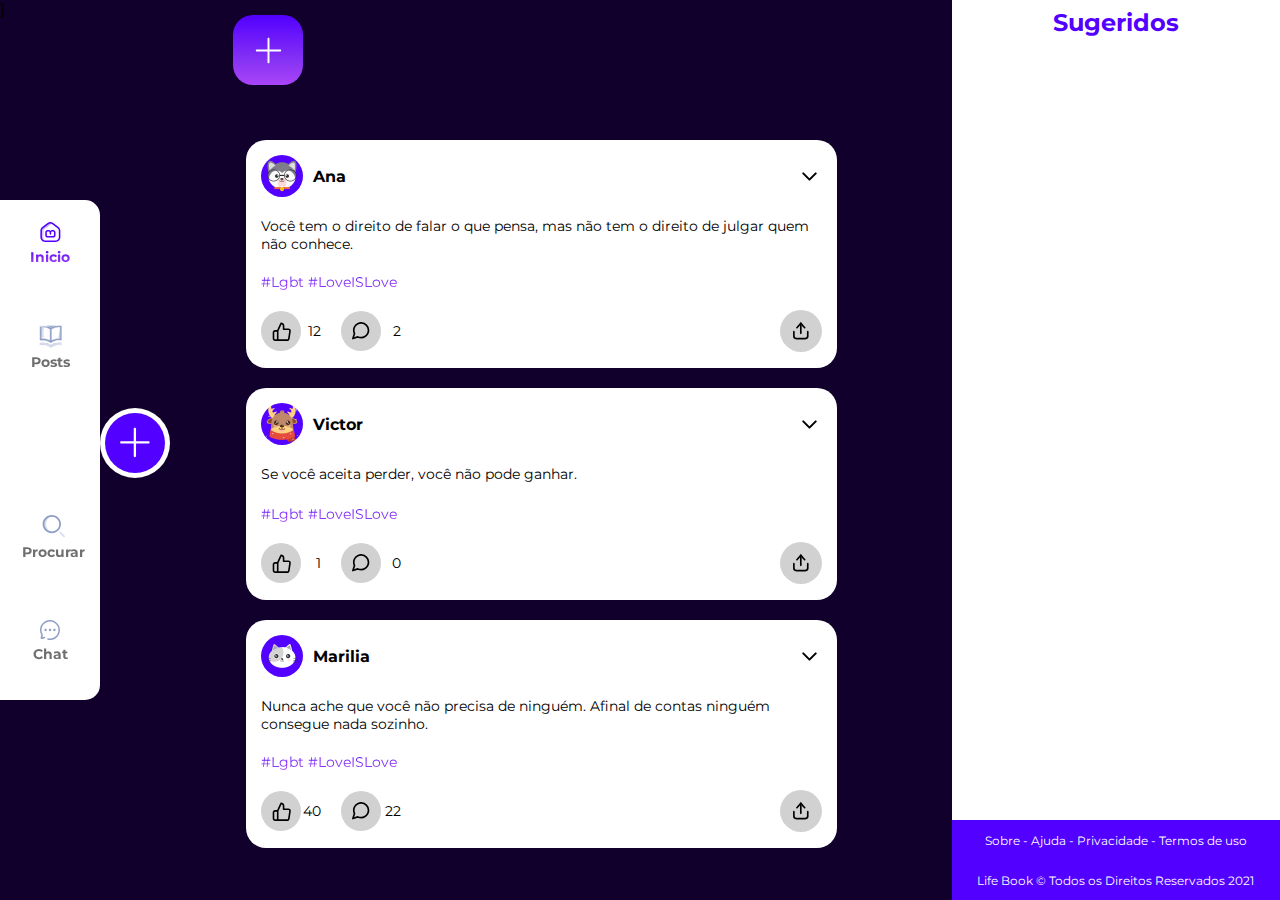
==== commit 79de0136: "Version 1.0 💕" ====
--- a/app/src/main/assets/index.html
+++ b/app/src/main/assets/index.html
@@ -236,10 +236,10 @@
       </p>
       <p>Life Book © Todos os Direitos Reservados 2021</p>
     </footer>
-    <script src="./js/Recommendations.js"></script>
+    <!-- <script src="./js/Recommendations.js"></script> -->
+    <script src="./js/imagesToProfile.js"></script>
+    <script src="./js/Status.js"></script>
     <script src="./js/Posts.js"></script>
-    <script src="./js/Status.js"></script>
     <script src="./js/valid_posts.js"></script>
-    <script src="./js/imagesToProfile.js"></script>
   </body>
 </html>
